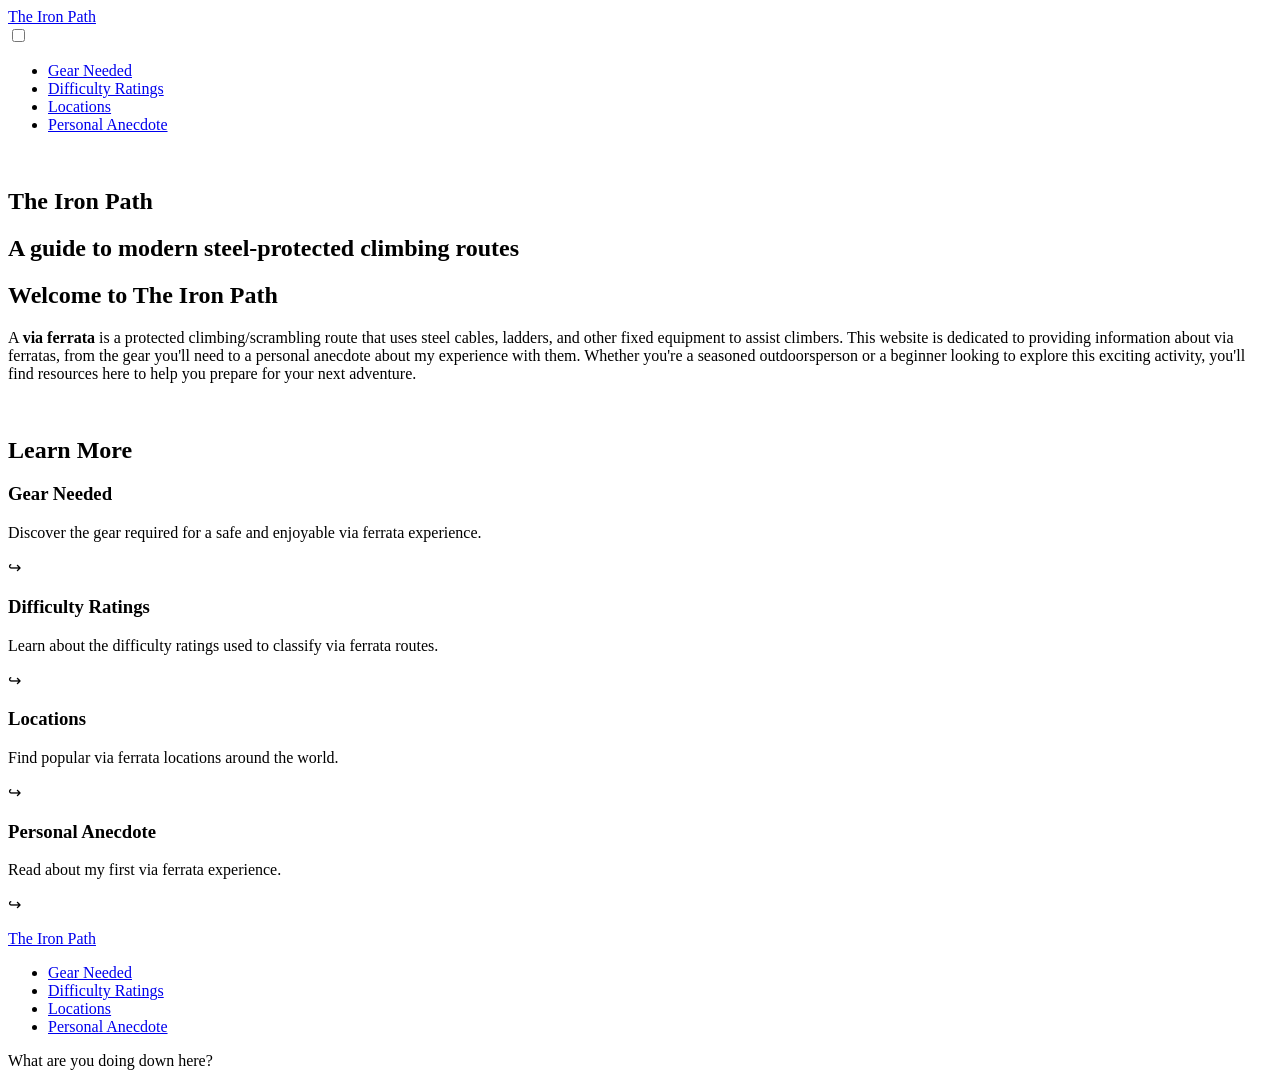
==== index.html @ f0d3628f "Changed Class names to BEM Removed unnecessary id attributes and changed all class names to BEM." ====
<!doctype html>
<html lang="en">
  <head>
    <meta charset="utf-8" />
    <meta name="viewport" content="width=device-width,initial-scale=1" />
    <title>Index</title>

    <!-- Normalize -->
    <link rel="stylesheet" href="css/normalize.css" />

    <!-- Main Stylesheet -->
    <link rel="stylesheet" href="css/main.css" />
  </head>
</html>
  <body>
    <!-- Header -->
    <header class="header">
      <!-- Home Anchor -->
      <div class="header__brand">
        <a class="header__brand__logo" href="index.html">The Iron Path</a>
      </div>

      <!-- Hamburger dropdown -->
      <nav class="header__nav" aria-label="header-menu">
        <input
          type="checkbox"
          id="hamburger-toggle"
          class="header__nav__toggle-input"
        />

        <ul class="header__nav__links header__nav__links--hamburger">
          <li><a class="header__nav__link header__nav__link--light" href="gear.html">Gear Needed</a></li>
          <li><a class="header__nav__link header__nav__link--light" href="difficulty.html">Difficulty Ratings</a></li>
          <li><a class="header__nav__link header__nav__link--light" href="locations.html">Locations</a></li>
          <li><a class="header__nav__link header__nav__link--light" href="anecdote.html">Personal Anecdote</a></li>
        </ul>

        <label for="hamburger-toggle" class="header__nav__toggle-button"></label>
      </nav>
    </header>
    <!-- End Header -->

    <!-- Main Home Content -->
    <main>
      <!-- Hero -->
      <section class="hero">
        <img src="" alt="" class="hero__background" aria-hidden="true">

        <div class="hero__text">
          <h1>The Iron Path</h1>
          <h2>A guide to modern steel-protected climbing routes</h2>
        </div>
      </section>

      <!-- Introduction -->
      <section class="introduction-home">
        <div class="introduction-home__text">
          <h2>Welcome to The Iron Path</h2>
          <p>
            A <b>via ferrata</b> is a protected climbing/scrambling route that uses steel cables, ladders, and other fixed equipment to assist climbers. This website is dedicated to providing information about via ferratas, from the gear you'll need to a personal anecdote about my experience with them. Whether you're a seasoned outdoorsperson or a beginner looking to explore this exciting activity, you'll find resources here to help you prepare for your next adventure.
          </p>
        </div>
        <div class="introduction-home__images">
          <img src="" alt="" class="introduction-home__image">
          <img src="" alt="" class="introduction-home__image">
          <img src="" alt="" class="introduction-home__image">
        </div>
      </section>

      <!-- Learn More -->
      <section class="learn-more">
        <h2>Learn More</h2>
        
        <div class="learn-more__grid">

          <div class="learn-more__tile">
            <div class="learn-more__tile__text">
              <h3>Gear Needed</h3>
              <p>Discover the gear required for a safe and enjoyable via ferrata experience.</p>
            </div>
            <div class="learn-more__tile__arrow">
              <p class="learn-more__tile__arrow__icon">&rarrhk;</p>
            </div>
          </div>

          <div class="learn-more__tile">
            <div class="learn-more__tile__text">
              <h3>Difficulty Ratings</h3>
              <p>Learn about the difficulty ratings used to classify via ferrata routes.</p>
            </div>
            <div class="learn-more__tile__arrow">
              <p class="learn-more__tile__arrow__icon">&rarrhk;</p>
            </div>
          </div>

          <div class="learn-more__tile">
            <div class="learn-more__tile__text">
              <h3>Locations</h3>
              <p>Find popular via ferrata locations around the world.</p>
            </div>
            <div class="learn-more__tile__arrow">
              <p class="learn-more__tile__arrow__icon">&rarrhk;</p>
            </div>
          </div>

          <div class="learn-more__tile">
            <div class="learn-more__tile__text">
              <h3>Personal Anecdote</h3>
              <p>Read about my first via ferrata experience.</p>
            </div>
            <div class="learn-more__tile__arrow">
              <p class="learn-more__tile__arrow__icon">&rarrhk;</p>
            </div>
          </div>

        </div>
      </section>
    </main>

    <!-- Footer -->
    <footer class="footer">
      <div class="footer__left">
        <!-- Home Anchor -->
        <div class="footer__brand">
          <a class="footer__brand__logo" href="index.html">The Iron Path</a>
        </div>
      </div>

      <div class="footer__right">
        <!-- Footer navigation -->
        <nav class="footer__nav" aria-label="footer-menu">
          <ul class="footer__nav__links">
            <li><a class="footer__nav__link footer__nav__link--light" href="gear.html">Gear Needed</a></li>
            <li><a class="footer__nav__link footer__nav__link--light" href="difficulty.html">Difficulty Ratings</a></li>
            <li><a class="footer__nav__link footer__nav__link--light" href="locations.html">Locations</a></li>
            <li><a class="footer__nav__link footer__nav__link--light" href="anecdote.html">Personal Anecdote</a></li>
          </ul>
        </nav>
      </div>

      <div class="footer__easteregg">
        <p class="footer__easteregg--text">What are you doing down here?</p>
      </div>
    </footer>
    <!-- End Footer -->
  </body>
</html>
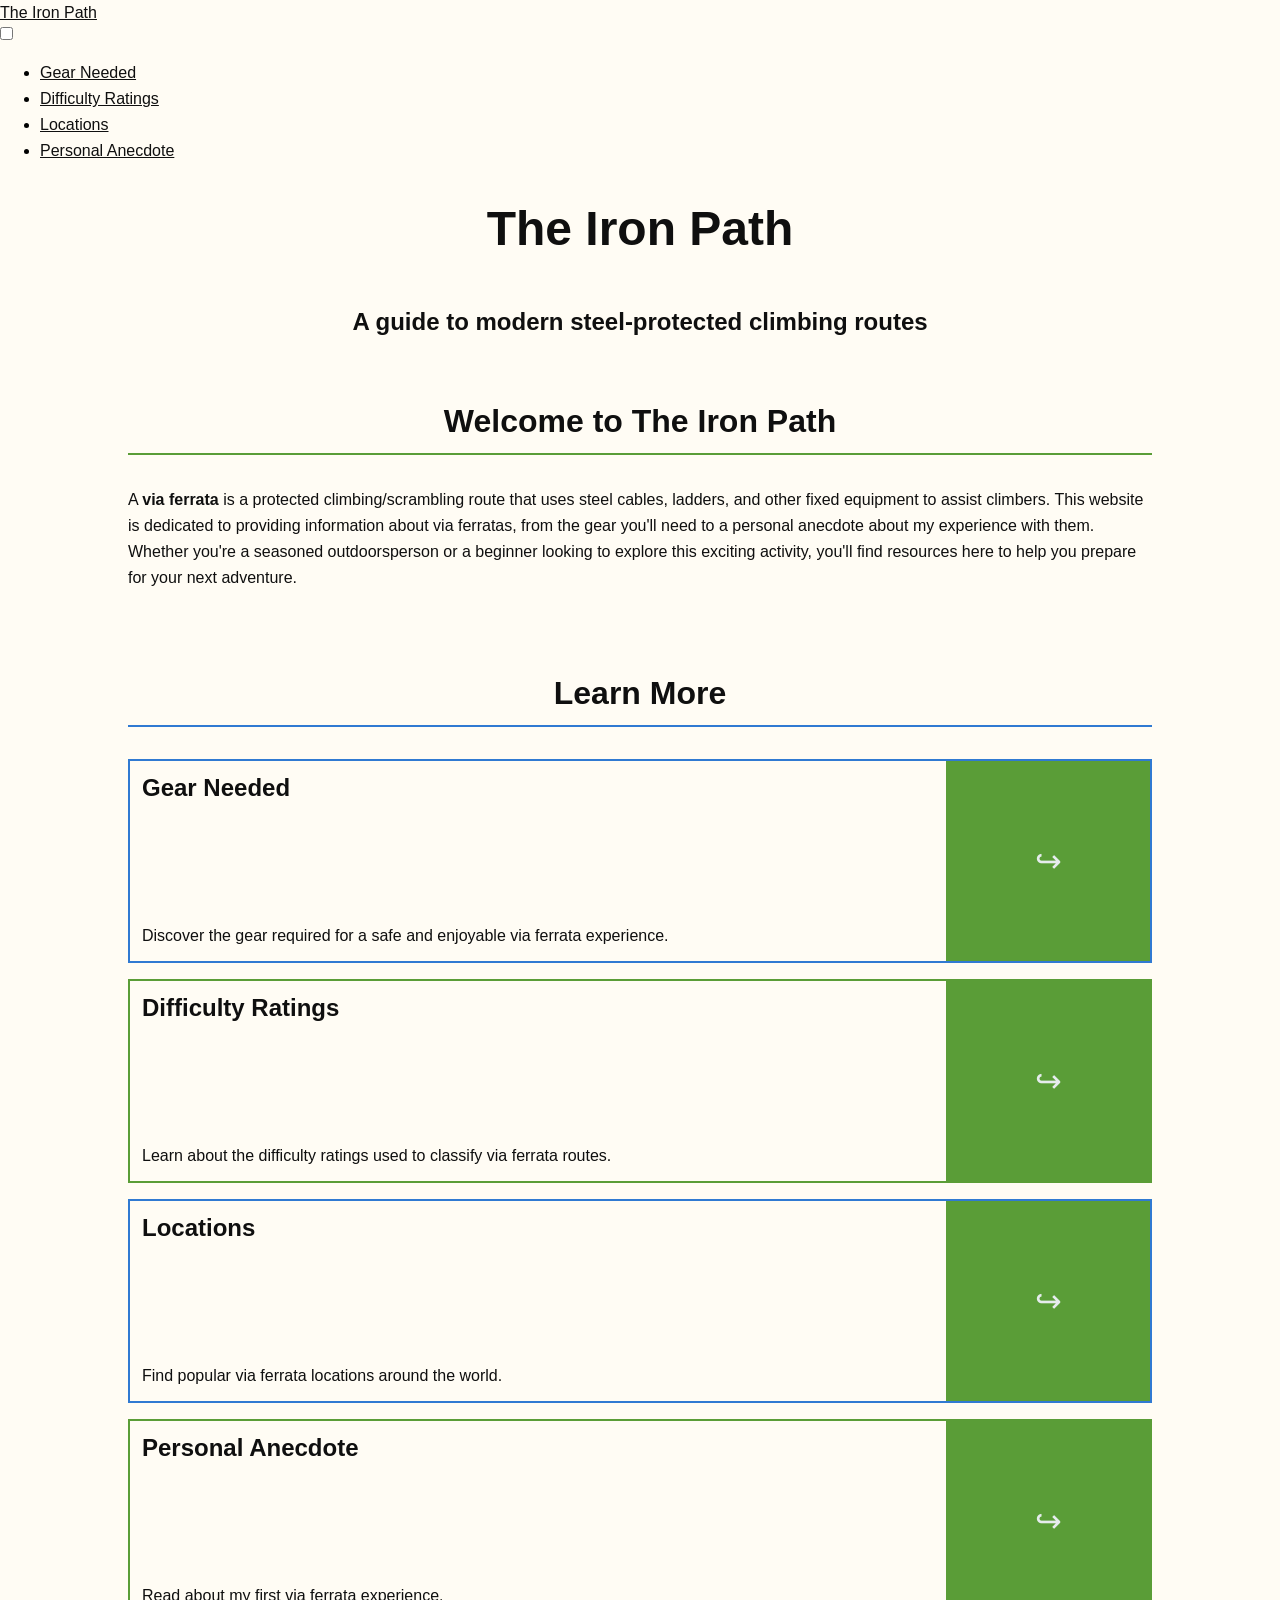
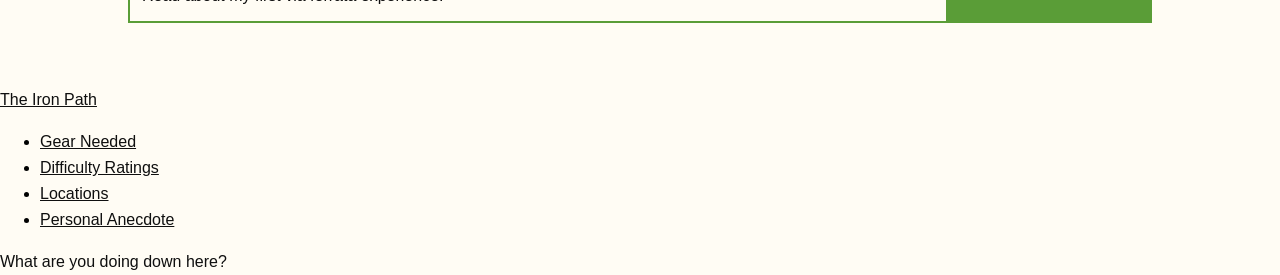
==== commit bb4efe52: "Added Initial Styling to Home Page Gave basic HTML elements (headers, sections, etc.) some spacing. " ====
--- a/index.html
+++ b/index.html
@@ -48,14 +48,14 @@
 
         <div class="hero__text">
           <h1>The Iron Path</h1>
-          <h2>A guide to modern steel-protected climbing routes</h2>
+          <h3>A guide to modern steel-protected climbing routes</h3>
         </div>
       </section>
 
       <!-- Introduction -->
       <section class="introduction-home">
         <div class="introduction-home__text">
-          <h2>Welcome to The Iron Path</h2>
+          <h2 class="underline-green">Welcome to The Iron Path</h2>
           <p>
             A <b>via ferrata</b> is a protected climbing/scrambling route that uses steel cables, ladders, and other fixed equipment to assist climbers. This website is dedicated to providing information about via ferratas, from the gear you'll need to a personal anecdote about my experience with them. Whether you're a seasoned outdoorsperson or a beginner looking to explore this exciting activity, you'll find resources here to help you prepare for your next adventure.
           </p>
@@ -69,46 +69,46 @@
 
       <!-- Learn More -->
       <section class="learn-more">
-        <h2>Learn More</h2>
+        <h2 class="underline-blue">Learn More</h2>
         
         <div class="learn-more__grid">
 
-          <div class="learn-more__tile">
+          <div class="learn-more__tile outline-blue">
             <div class="learn-more__tile__text">
               <h3>Gear Needed</h3>
               <p>Discover the gear required for a safe and enjoyable via ferrata experience.</p>
             </div>
-            <div class="learn-more__tile__arrow">
+            <div class="learn-more__tile__arrow fill-green">
               <p class="learn-more__tile__arrow__icon">&rarrhk;</p>
             </div>
           </div>
 
-          <div class="learn-more__tile">
+          <div class="learn-more__tile outline-green">
             <div class="learn-more__tile__text">
               <h3>Difficulty Ratings</h3>
               <p>Learn about the difficulty ratings used to classify via ferrata routes.</p>
             </div>
-            <div class="learn-more__tile__arrow">
+            <div class="learn-more__tile__arrow fill-green">
               <p class="learn-more__tile__arrow__icon">&rarrhk;</p>
             </div>
           </div>
 
-          <div class="learn-more__tile">
+          <div class="learn-more__tile outline-blue">
             <div class="learn-more__tile__text">
               <h3>Locations</h3>
               <p>Find popular via ferrata locations around the world.</p>
             </div>
-            <div class="learn-more__tile__arrow">
+            <div class="learn-more__tile__arrow fill-green">
               <p class="learn-more__tile__arrow__icon">&rarrhk;</p>
             </div>
           </div>
 
-          <div class="learn-more__tile">
+          <div class="learn-more__tile outline-green">
             <div class="learn-more__tile__text">
               <h3>Personal Anecdote</h3>
               <p>Read about my first via ferrata experience.</p>
             </div>
-            <div class="learn-more__tile__arrow">
+            <div class="learn-more__tile__arrow fill-green">
               <p class="learn-more__tile__arrow__icon">&rarrhk;</p>
             </div>
           </div>
--- a/css/main.css
+++ b/css/main.css
@@ -0,0 +1,253 @@
+/**/
+/**/
+/**/
+/**/
+/* ============= TABLE OF CONTENTS ============= */
+/* 01. CSS VARIABLES (COLORS, SPACING, SIZING) */
+/* 02. FONT FACES */
+/* 03. BASE STYLES (BODY, MAIN, LAYOUT) */
+/* 04. TYPOGRAPHY (HEADINGS, TEXT, LABELS) */
+/* 05. BUTTONS AND INTERACTIVE ELEMENTS */
+/* 06. HOME PAGE ELEMENTS */
+/* 07. GEAR PAGE ELEMENTS */
+/* 08. DIFFICULTY PAGE ELEMENTS */
+/* 09. LOCATIONS PAGE ELEMENTS */
+/* 10. ANECDOTE PAGE ELEMENTS */
+/* 11. HELPERS */
+/* 12. JS STATES */
+/**/
+
+/* ============= CSS VARIABLES (COLORS, SPACING, SIZING) ============= */
+:root {
+  /* COLORS */
+  --color-warm-off-white: #fffcf4;
+  --color-cool-off-white: #e6eced;
+  --color-off-black: #0f0f0f;
+  --color-dark-grey: #1a1f28;
+  --color-mid-blue-dark: #307ad2;
+  --color-mid-blue-light: #4c91e9;
+  --color-light-blue-dark: #4f91d7;
+  --color-light-blue-light: #66a0e3;
+  --color-green-dark: #5a9d37;
+  --color-green-light: #5bc755;
+  --color-grey-dark: #7c8493;
+  --color-grey-light: #9ca3af;
+
+  --color-background: var(--color-warm-off-white);
+  --color-text-primary: var(--color-off-black);
+  --color-text-secondary: var(--color-cool-off-white);
+  --color-accent-1: var(--color-mid-blue-dark);
+  --color-accent-1-light: var(--color-light-blue-dark);
+  --color-accent-2: var(--color-green-dark);
+  --color-accent-3: var(--color-grey-dark);
+
+  /* FONT FAMILIES */
+  --font-family-body: "Aleo", sans-serif;
+  --font-family-headings: "Montserrat", sans-serif;
+
+  /* FONT SIZES*/
+  --font-xsm: 0.75rem;
+  --font-sm: 0.875rem;
+  --font-med: 1rem;
+  --font-lrg: 1.25rem;
+  --font-xlrg: 1.5rem;
+  --font-2xlrg: 2rem;
+  --font-3xlrg: 2.5rem;
+
+  /* SPACING SYSTEM*/
+  --space-2xsm: 0.25rem;
+  --space-xsm: 0.5rem;
+  --space-sm: 0.75rem;
+  --space-med: 1rem;
+  --space-lrg: 1.5rem;
+  --space-xlrg: 2rem;
+  --space-2xlrg: 3rem;
+  --space-section: 4rem;
+
+  /* BORDER RADIUS (rounded corners) */
+  --radius-sm: 0.25rem;
+  --radius-med: 0.5rem;
+  --radius-lrg: 0.75rem;
+  --radius-xlrg: 1rem;
+
+  /* BORDER WIDTHS */
+  --border-thin: 1px;
+  --border-med: 2px;
+  --border-thick: 3px;
+
+  /* COMPONENT SIZING */
+  --layout-max-width: 80vw;
+  --width-nav-min: 128px;
+  --width-hamburger-min: 200px;
+  --learn-more__tile-min-height: 200px;
+}
+
+/* ============= FONT FACES ============= */
+@font-face {
+  font-family: "Aleo";
+  src: url("../fonts/Aleo/Aleo-VariableFont_wght.ttf") format("truetype");
+  font-weight: 100 900;
+}
+
+@font-face {
+  font-family: "Montserrat";
+  src: url("../fonts/Montserrat/Montserrat-VariableFont_wght.ttf")
+    format("truetype");
+  font-weight: 100 900;
+}
+
+/* ============= BASE STYLES (BODY, MAIN, LAYOUT) ============= */
+body {
+  margin: 0;
+  padding: 0;
+
+  background-color: var(--color-background);
+
+  transition: background-color 0.25s ease-in-out;
+}
+
+main {
+  max-width: var(--layout-max-width);
+  margin: 0 auto;
+}
+
+section {
+  margin-bottom: var(--space-section);
+}
+
+/* ============= TYPOGRAPHY (HEADINGS, TEXT, LABELS) ============= */
+p,
+a,
+label {
+  font-family: var(--font-family-body);
+  font-size: var(--font-med);
+  font-weight: 400;
+  line-height: 1.625rem;
+
+  color: var(--color-text-primary);
+}
+
+h1,
+h2,
+h3,
+h4,
+h5,
+h6 {
+  font-family: var(--font-family-headings);
+  line-height: 1.25;
+  text-align: center;
+
+  color: var(--color-text-primary);
+}
+
+h1 {
+  font-size: 3rem;
+  margin-bottom: var(--space-2xlrg);
+}
+
+h2 {
+  font-size: 2rem;
+  margin-bottom: var(--space-xlrg);
+  padding-bottom: var(--space-sm);
+}
+
+h3 {
+  font-size: 1.5rem;
+  margin-bottom: var(--space-sm);
+}
+
+p {
+  margin-bottom: 0;
+}
+
+.underline-green {
+  border-bottom: var(--border-med) solid var(--color-accent-2);
+}
+.underline-blue {
+  border-bottom: var(--border-med) solid var(--color-accent-1);
+}
+
+.learn-more__tile__arrow__icon {
+  font-size: var(--font-2xlrg);
+  color: var(--color-text-secondary);
+}
+
+/* ============= BUTTONS AND INTERACTIVE ELEMENTS ============= */
+
+/* ============= HOME PAGE ELEMENTS ============= */
+
+/* Learn More Tiles */
+.learn-more__grid {
+  display: grid;
+  grid-template-rows: repeat(4, auto);
+  gap: var(--space-med);
+}
+
+.learn-more__tile {
+  display: grid;
+  grid-template-columns: 80% 20%;
+  border-style: solid;
+  border-width: var(--border-med);
+  min-height: var(--learn-more__tile-min-height);
+}
+
+.learn-more__tile__text {
+  display: flex;
+  flex-direction: column;
+  justify-content: space-between;
+  padding: var(--space-sm);
+
+  h3 {
+    text-align: left;
+  }
+}
+
+.learn-more__tile__arrow {
+  display: flex;
+  align-items: center;
+  justify-content: center;
+}
+
+/* ============= GEAR PAGE ELEMENTS ============= */
+
+/* ============= DIFFICULTY PAGE ELEMENTS ============= */
+
+/* ============= LOCATIONS PAGE ELEMENTS ============= */
+
+/* ============= ANECDOTE PAGE ELEMENTS ============= */
+
+/* ============= HELPERS ============= */
+.fill-dark-blue {
+  background-color: var(--color-accent-1);
+}
+
+.fill-light-blue {
+  background-color: var(--color-accent-1-light);
+}
+
+.fill-green {
+  background-color: var(--color-accent-2);
+}
+
+.fill-grey {
+  background-color: var(--color-accent-3);
+}
+
+.outline-blue {
+  border-color: var(--color-accent-1);
+}
+
+.outline-green {
+  border-color: var(--color-accent-2);
+}
+
+/* ============= JS STATES ============= */
+.darkmode {
+  --color-background: var(--color-dark-grey);
+  --color-text-primary: var(--color-cool-off-white);
+  --color-text-secondary: var(--color-off-black);
+  --color-accent-1: var(--color-mid-blue-dark);
+  --color-accent-1-light: var(--color-light-blue-dark);
+  --color-accent-2: var(--color-green-dark);
+  --color-accent-3: var(--color-grey-dark);
+}
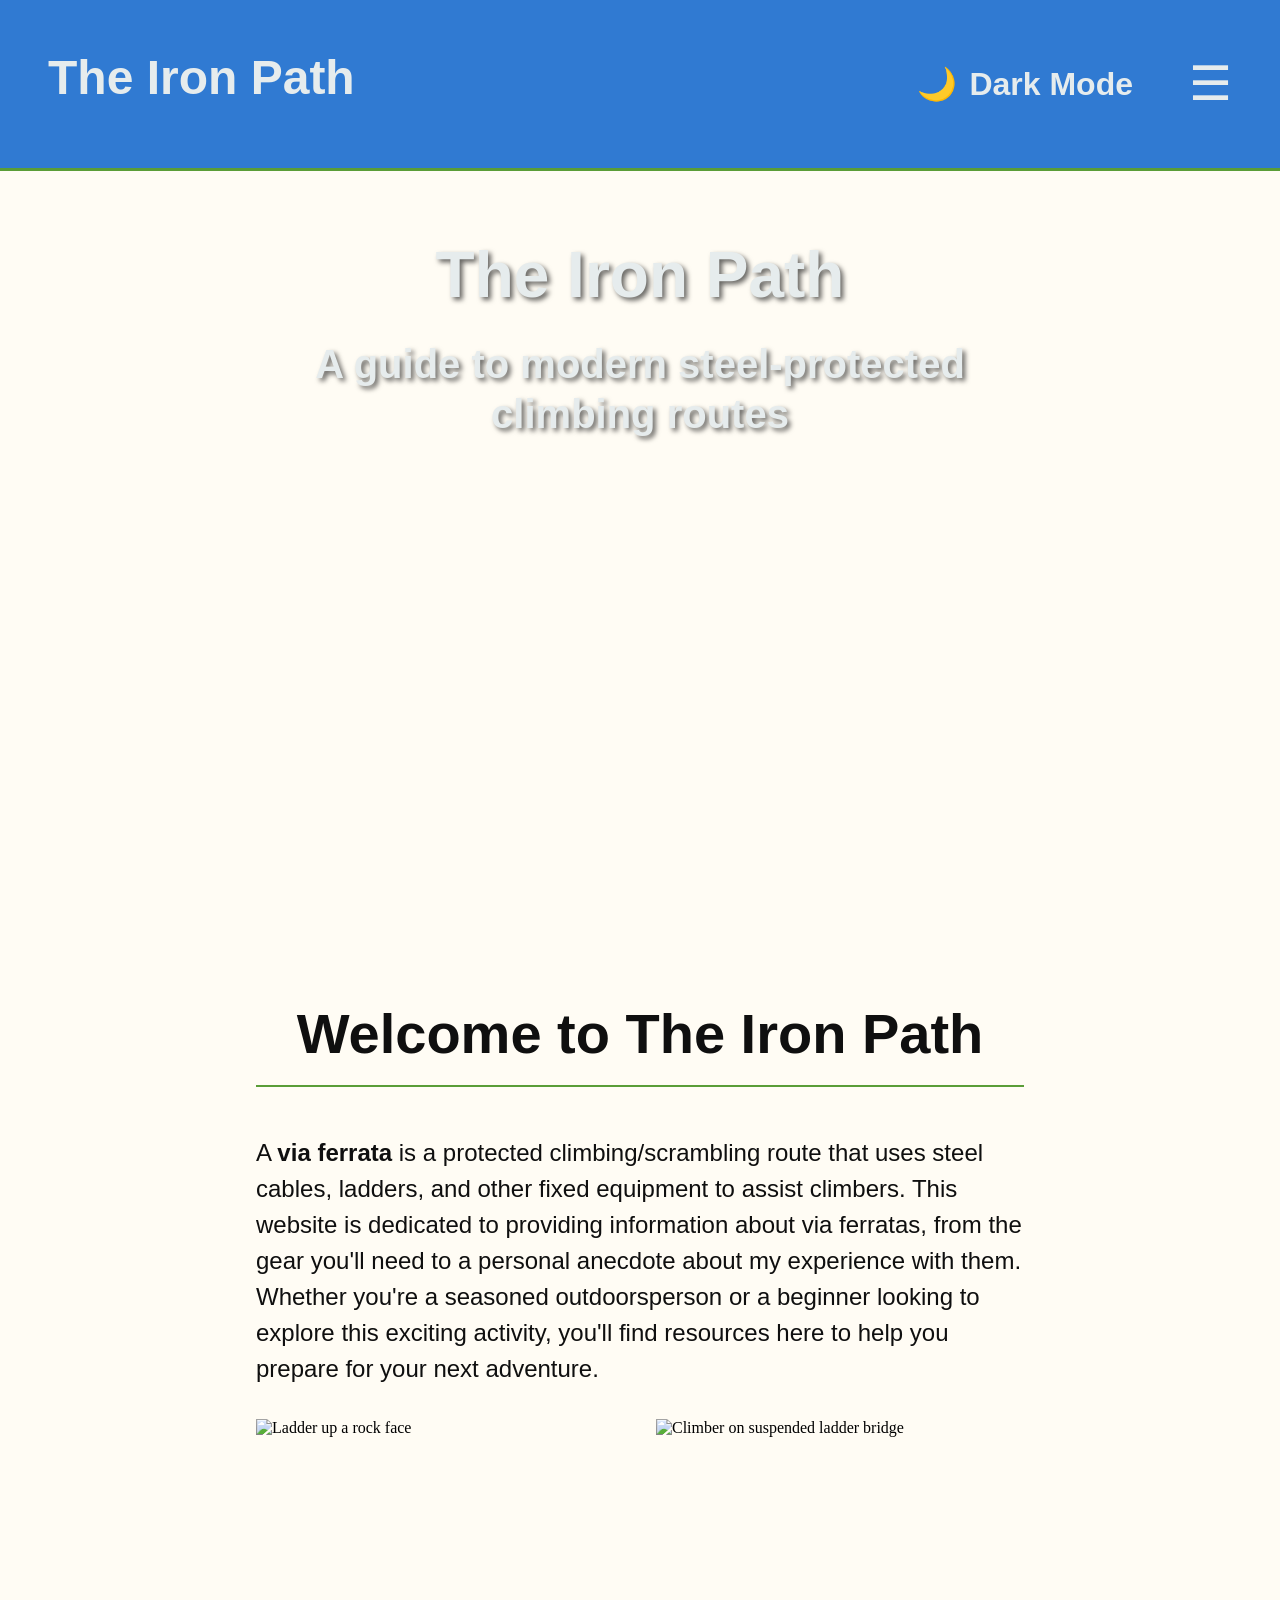
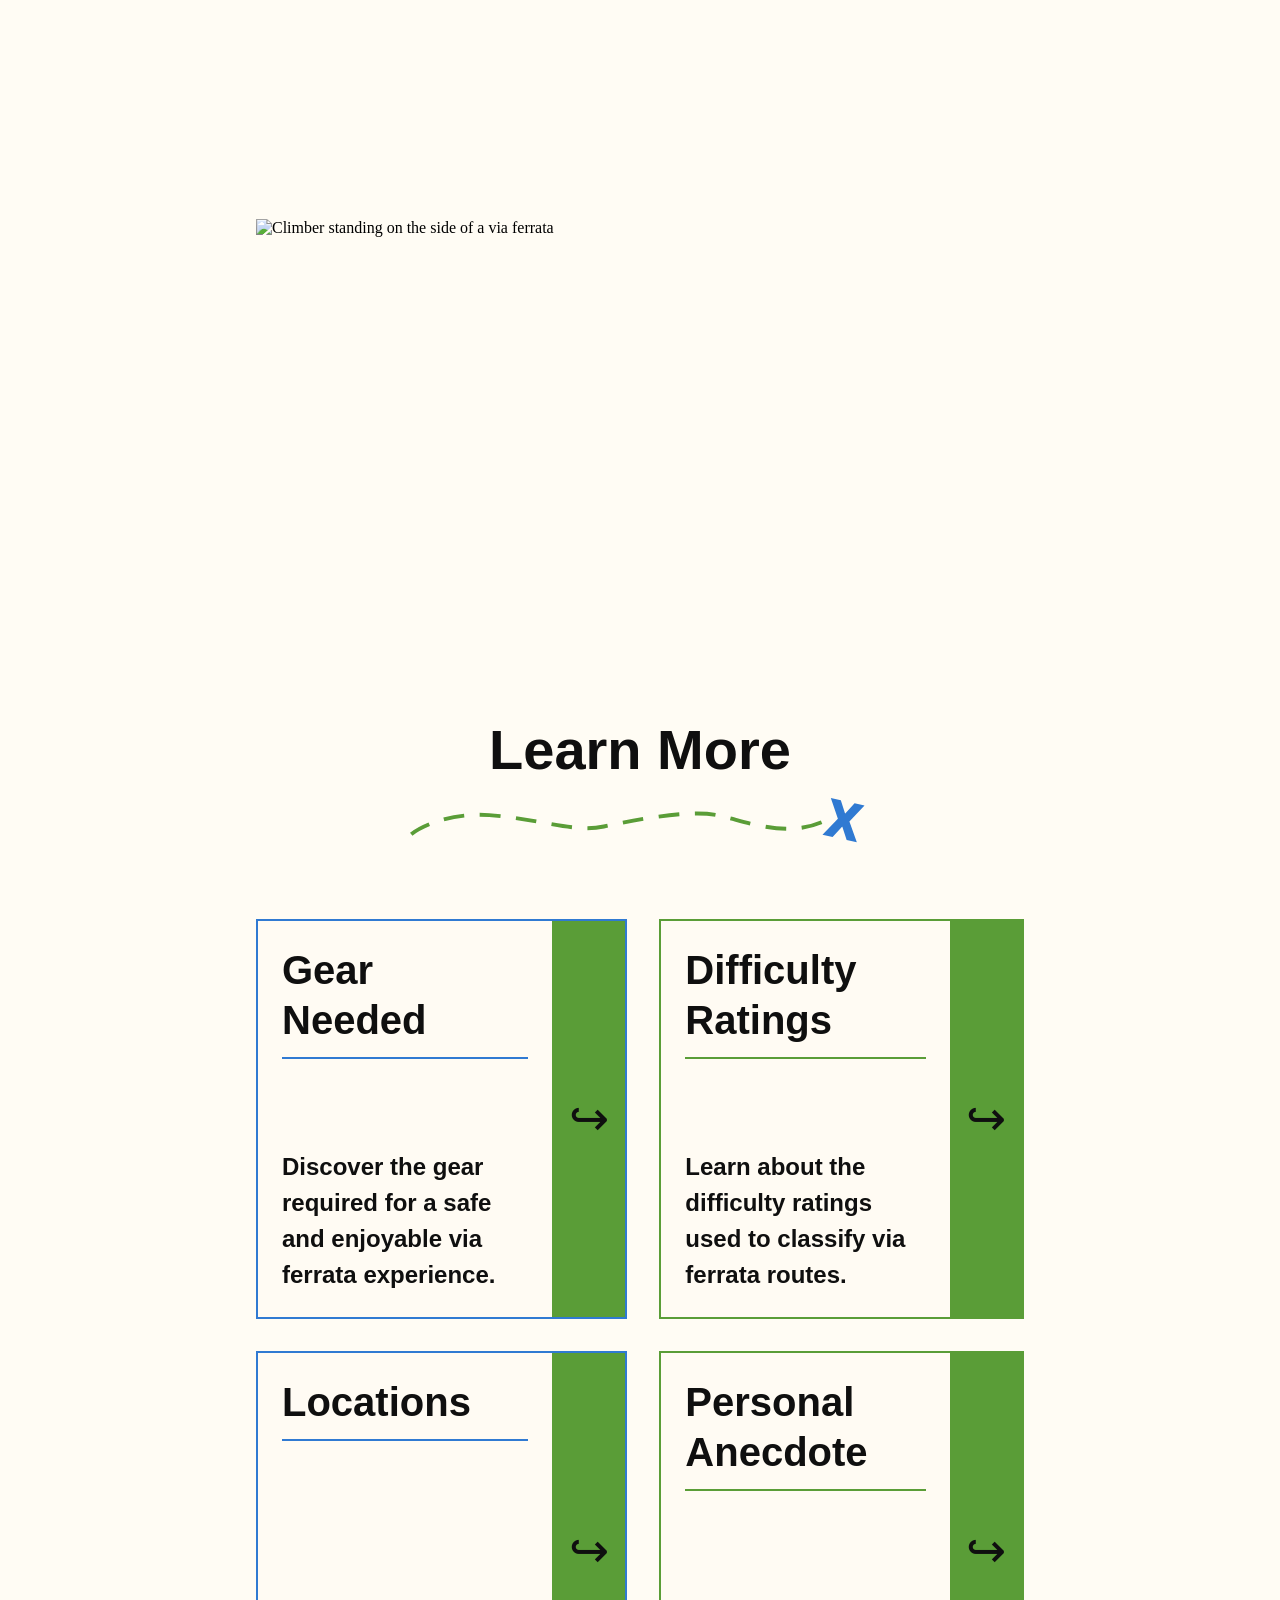
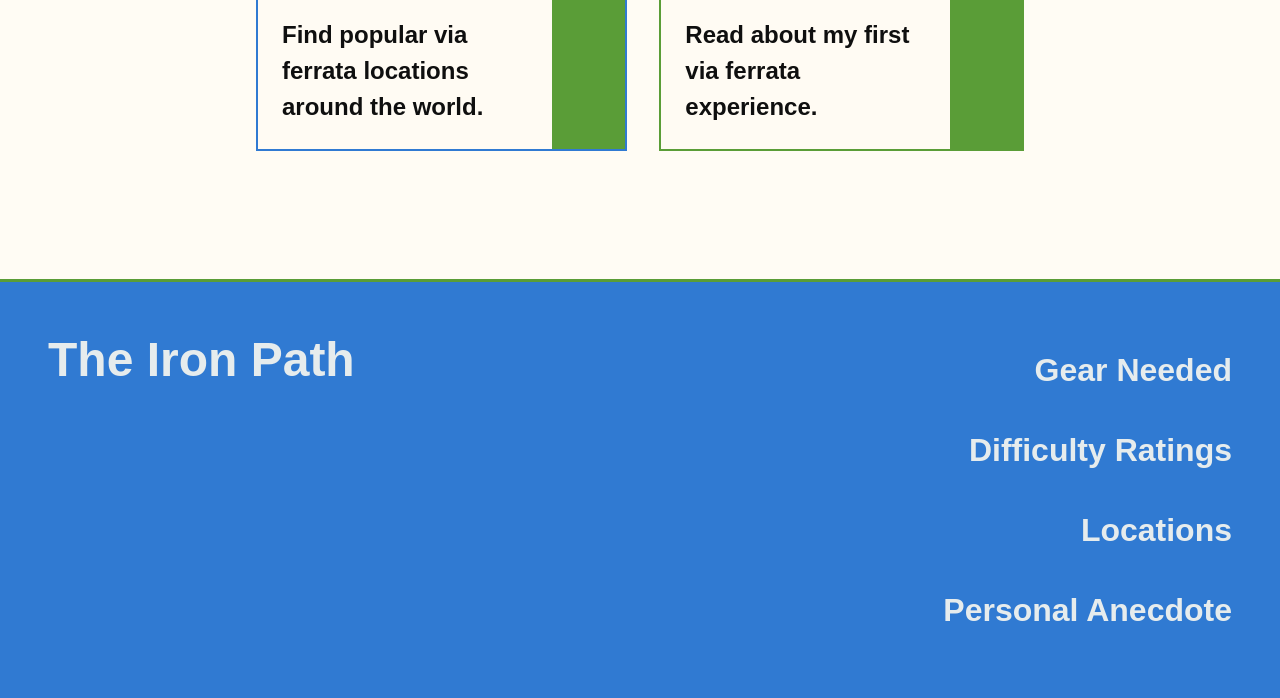
==== commit d2ad56d6: "Added Light/Dark Mode Toggle and Small Tweaks Added a toggle in the header that changes the page fro" ====
--- a/index.html
+++ b/index.html
@@ -22,95 +22,99 @@
 
       <!-- Hamburger dropdown -->
       <nav class="header__nav" aria-label="header-menu">
+        <button id="dark-mode-toggle" class="header__theme-toggle" aria-label="Toggle dark mode">
+          <span id="toggle-icon" class="header__theme-toggle__icon">🌙</span>
+          <span id="toggle-text" class="header__theme-toggle__text">Dark Mode</span>
+        </button>
+
         <input
           type="checkbox"
           id="hamburger-toggle"
           class="header__nav__toggle-input"
         />
+        <label for="hamburger-toggle" class="header__nav__toggle-button"></label>
 
-        <ul class="header__nav__links header__nav__links--hamburger">
-          <li><a class="header__nav__link header__nav__link--light" href="gear.html">Gear Needed</a></li>
-          <li><a class="header__nav__link header__nav__link--light" href="difficulty.html">Difficulty Ratings</a></li>
-          <li><a class="header__nav__link header__nav__link--light" href="locations.html">Locations</a></li>
-          <li><a class="header__nav__link header__nav__link--light" href="anecdote.html">Personal Anecdote</a></li>
+        <ul class="header__nav__links nav__links">
+          <li><a class="header__nav__link nav__link" href="gear.html">Gear Needed</a></li>
+          <li><a class="header__nav__link nav__link" href="difficulty.html">Difficulty Ratings</a></li>
+          <li><a class="header__nav__link nav__link" href="locations.html">Locations</a></li>
+          <li><a class="header__nav__link nav__link" href="anecdote.html">Personal Anecdote</a></li>
         </ul>
-
-        <label for="hamburger-toggle" class="header__nav__toggle-button"></label>
       </nav>
     </header>
     <!-- End Header -->
 
+    <!-- Hero -->
+    <section class="hero full-bleed">
+      <div class="hero__text">
+        <h1>The Iron Path</h1>
+        <h3>A guide to modern steel-protected climbing routes</h3>
+      </div>
+    </section>
+
     <!-- Main Home Content -->
     <main>
-      <!-- Hero -->
-      <section class="hero">
-        <img src="" alt="" class="hero__background" aria-hidden="true">
-
-        <div class="hero__text">
-          <h1>The Iron Path</h1>
-          <h3>A guide to modern steel-protected climbing routes</h3>
-        </div>
-      </section>
-
       <!-- Introduction -->
       <section class="introduction-home">
-        <div class="introduction-home__text">
-          <h2 class="underline-green">Welcome to The Iron Path</h2>
-          <p>
-            A <b>via ferrata</b> is a protected climbing/scrambling route that uses steel cables, ladders, and other fixed equipment to assist climbers. This website is dedicated to providing information about via ferratas, from the gear you'll need to a personal anecdote about my experience with them. Whether you're a seasoned outdoorsperson or a beginner looking to explore this exciting activity, you'll find resources here to help you prepare for your next adventure.
-          </p>
-        </div>
-        <div class="introduction-home__images">
-          <img src="" alt="" class="introduction-home__image">
-          <img src="" alt="" class="introduction-home__image">
-          <img src="" alt="" class="introduction-home__image">
+        <h2 class="underline-green introduction-home__heading">Welcome to The Iron Path</h2>
+        <div class="introduction-home__content">
+          <div class="introduction-home__text">
+            <p>
+              A <b>via ferrata</b> is a protected climbing/scrambling route that uses steel cables, ladders, and other fixed equipment to assist climbers. This website is dedicated to providing information about via ferratas, from the gear you'll need to a personal anecdote about my experience with them. Whether you're a seasoned outdoorsperson or a beginner looking to explore this exciting activity, you'll find resources here to help you prepare for your next adventure.
+            </p>
+          </div>
+          <div class="introduction-home__square-images">
+            <img src="images/index/intro-square1-mobile.webp" alt="Ladder up a rock face" class="introduction-home__image introduction-home__image--square">
+            <img src="images/index/intro-square2-mobile.webp" alt="Climber standing on the side of a via ferrata" class="introduction-home__image introduction-home__image--square">
+          </div>
+          <img src="images/index/intro-tall-mobile.webp" alt="Climber on suspended ladder bridge" class="introduction-home__image introduction-home__image--tall">
         </div>
       </section>
 
       <!-- Learn More -->
       <section class="learn-more">
-        <h2 class="underline-blue">Learn More</h2>
-        
+        <h2>Learn More</h2>
+        <img src="images/index/trail-accent.svg" alt="Dotted line trail leading to an X" class="trail-accent">
         <div class="learn-more__grid">
 
-          <div class="learn-more__tile outline-blue">
+          <div class="learn-more__tile learn-more__tile--gear outline-blue">
             <div class="learn-more__tile__text">
-              <h3>Gear Needed</h3>
+              <h3 class="underline-blue">Gear Needed</h3>
               <p>Discover the gear required for a safe and enjoyable via ferrata experience.</p>
             </div>
-            <div class="learn-more__tile__arrow fill-green">
-              <p class="learn-more__tile__arrow__icon">&rarrhk;</p>
-            </div>
+            <a class="learn-more__tile__arrow fill-green" href="gear.html">
+              <p class="learn-more__tile__arrow__icon">&rarrhk;&#xfe0e;</p>
+            </a>
           </div>
 
-          <div class="learn-more__tile outline-green">
+          <div class="learn-more__tile learn-more__tile--difficulty outline-green">
             <div class="learn-more__tile__text">
-              <h3>Difficulty Ratings</h3>
+              <h3 class="underline-green">Difficulty Ratings</h3>
               <p>Learn about the difficulty ratings used to classify via ferrata routes.</p>
             </div>
-            <div class="learn-more__tile__arrow fill-green">
-              <p class="learn-more__tile__arrow__icon">&rarrhk;</p>
-            </div>
+            <a class="learn-more__tile__arrow fill-green" href="difficulty.html">
+              <p class="learn-more__tile__arrow__icon">&rarrhk;&#xfe0e;</p>
+            </a>
           </div>
 
-          <div class="learn-more__tile outline-blue">
+          <div class="learn-more__tile learn-more__tile--locations outline-blue">
             <div class="learn-more__tile__text">
-              <h3>Locations</h3>
+              <h3 class="underline-blue">Locations</h3>
               <p>Find popular via ferrata locations around the world.</p>
             </div>
-            <div class="learn-more__tile__arrow fill-green">
-              <p class="learn-more__tile__arrow__icon">&rarrhk;</p>
-            </div>
+            <a class="learn-more__tile__arrow fill-green" href="locations.html">
+              <p class="learn-more__tile__arrow__icon">&rarrhk;&#xfe0e;</p>
+            </a>
           </div>
 
-          <div class="learn-more__tile outline-green">
+          <div class="learn-more__tile learn-more__tile--anecdote outline-green">
             <div class="learn-more__tile__text">
-              <h3>Personal Anecdote</h3>
+              <h3 class="underline-green">Personal Anecdote</h3>
               <p>Read about my first via ferrata experience.</p>
             </div>
-            <div class="learn-more__tile__arrow fill-green">
-              <p class="learn-more__tile__arrow__icon">&rarrhk;</p>
-            </div>
+            <a class="learn-more__tile__arrow fill-green" href="anecdote.html">
+              <p class="learn-more__tile__arrow__icon">&rarrhk;&#xfe0e;</p>
+            </a>
           </div>
 
         </div>
@@ -129,19 +133,16 @@
       <div class="footer__right">
         <!-- Footer navigation -->
         <nav class="footer__nav" aria-label="footer-menu">
-          <ul class="footer__nav__links">
-            <li><a class="footer__nav__link footer__nav__link--light" href="gear.html">Gear Needed</a></li>
-            <li><a class="footer__nav__link footer__nav__link--light" href="difficulty.html">Difficulty Ratings</a></li>
-            <li><a class="footer__nav__link footer__nav__link--light" href="locations.html">Locations</a></li>
-            <li><a class="footer__nav__link footer__nav__link--light" href="anecdote.html">Personal Anecdote</a></li>
+          <ul class="footer__nav__links nav__links">
+            <li><a class="footer__nav__link nav__link" href="gear.html">Gear Needed</a></li>
+            <li><a class="footer__nav__link nav__link" href="difficulty.html">Difficulty Ratings</a></li>
+            <li><a class="footer__nav__link nav__link" href="locations.html">Locations</a></li>
+            <li><a class="footer__nav__link nav__link" href="anecdote.html">Personal Anecdote</a></li>
           </ul>
         </nav>
-      </div>
-
-      <div class="footer__easteregg">
-        <p class="footer__easteregg--text">What are you doing down here?</p>
       </div>
     </footer>
     <!-- End Footer -->
   </body>
+  <script src="main.js"></script>
 </html>
--- a/css/main.css
+++ b/css/main.css
@@ -8,13 +8,14 @@
 /* 03. BASE STYLES (BODY, MAIN, LAYOUT) */
 /* 04. TYPOGRAPHY (HEADINGS, TEXT, LABELS) */
 /* 05. BUTTONS AND INTERACTIVE ELEMENTS */
-/* 06. HOME PAGE ELEMENTS */
-/* 07. GEAR PAGE ELEMENTS */
-/* 08. DIFFICULTY PAGE ELEMENTS */
-/* 09. LOCATIONS PAGE ELEMENTS */
-/* 10. ANECDOTE PAGE ELEMENTS */
-/* 11. HELPERS */
-/* 12. JS STATES */
+/* 06. HEADER AND FOOTER */
+/* 07. HOME PAGE ELEMENTS */
+/* 08. GEAR PAGE ELEMENTS */
+/* 09. DIFFICULTY PAGE ELEMENTS */
+/* 10. LOCATIONS PAGE ELEMENTS */
+/* 11. ANECDOTE PAGE ELEMENTS */
+/* 12. HELPERS */
+/* 13. JS STATES */
 /**/
 
 /* ============= CSS VARIABLES (COLORS, SPACING, SIZING) ============= */
@@ -32,14 +33,19 @@
   --color-green-light: #5bc755;
   --color-grey-dark: #7c8493;
   --color-grey-light: #9ca3af;
+  --color-light-grey-dark: #d4d9e4;
+  --color-light-grey-light: #cbd1dd;
 
   --color-background: var(--color-warm-off-white);
-  --color-text-primary: var(--color-off-black);
-  --color-text-secondary: var(--color-cool-off-white);
+  --text-on-page: var(--color-off-black);
+  --text-on-header: var(--color-cool-off-white);
+  --text-on-card: var(--color-off-black);
+  --text-light: var(--color-cool-off-white);
   --color-accent-1: var(--color-mid-blue-dark);
   --color-accent-1-light: var(--color-light-blue-dark);
   --color-accent-2: var(--color-green-dark);
   --color-accent-3: var(--color-grey-dark);
+  --color-accent-3-light: var(--color-light-grey-dark);
 
   /* FONT FAMILIES */
   --font-family-body: "Aleo", sans-serif;
@@ -53,6 +59,13 @@
   --font-xlrg: 1.5rem;
   --font-2xlrg: 2rem;
   --font-3xlrg: 2.5rem;
+  --font-line-height: 1.625;
+
+  /* HEADING SIZES*/
+  --heading-3: 1.5rem;
+  --heading-2: 2rem;
+  --heading-1: 3rem;
+  --heading-line-height: 1.25;
 
   /* SPACING SYSTEM*/
   --space-2xsm: 0.25rem;
@@ -62,7 +75,7 @@
   --space-lrg: 1.5rem;
   --space-xlrg: 2rem;
   --space-2xlrg: 3rem;
-  --space-section: 4rem;
+  --space-section: 4.5rem;
 
   /* BORDER RADIUS (rounded corners) */
   --radius-sm: 0.25rem;
@@ -76,10 +89,92 @@
   --border-thick: 3px;
 
   /* COMPONENT SIZING */
-  --layout-max-width: 80vw;
-  --width-nav-min: 128px;
-  --width-hamburger-min: 200px;
-  --learn-more__tile-min-height: 200px;
+  --layout-width: 80vw;
+  --layout-max-width: 400px;
+  --hero-text-maxwidth: 400px;
+  --hero-height: 570px;
+  --learn-more__tile-min-height: 280px;
+}
+
+@media (min-width: 768px) {
+  :root {
+    /* FONT SIZES*/
+    --font-xsm: 0.875rem;
+    --font-sm: 1rem;
+    --font-med: 1.25rem;
+    --font-lrg: 1.5rem;
+    --font-xlrg: 2rem;
+    --font-2xlrg: 2.5rem;
+    --font-3xlrg: 3rem;
+    --font-line-height: 1.5;
+
+    /* HEADING SIZES*/
+    --heading-3: 2rem;
+    --heading-2: 2.75rem;
+    --heading-1: 3.5rem;
+    --heading-line-height: 1.25;
+
+    /* SPACING SYSTEM*/
+    --space-2xsm: 0.5rem;
+    --space-xsm: 0.75rem;
+    --space-sm: 1rem;
+    --space-med: 1.5rem;
+    --space-lrg: 2rem;
+    --space-xlrg: 3rem;
+    --space-2xlrg: 4rem;
+    --space-section: 6rem;
+
+    /* BORDER RADIUS (rounded corners) */
+
+    /* BORDER WIDTHS */
+
+    /* COMPONENT SIZING */
+    --layout-width: 75vw;
+    --layout-max-width: 700px;
+    --hero-text-maxwidth: 600px;
+    --hero-height: 620px;
+  }
+}
+
+@media (min-width: 1200px) {
+  :root {
+    /* FONT SIZES*/
+    --font-xsm: 1rem;
+    --font-sm: 1.25rem;
+    --font-med: 1.5rem;
+    --font-lrg: 2rem;
+    --font-xlrg: 2.5rem;
+    --font-2xlrg: 3rem;
+    --font-3xlrg: 4rem;
+    --font-line-height: 1.5;
+
+    /* HEADING SIZES*/
+    --heading-3: 2.5rem;
+    --heading-2: 3.5rem;
+    --heading-1: 4rem;
+    --heading-line-height: 1.25;
+
+    /* SPACING SYSTEM*/
+    --space-2xsm: 0.75rem;
+    --space-xsm: 1rem;
+    --space-sm: 1.5rem;
+    --space-med: 2rem;
+    --space-lrg: 3rem;
+    --space-xlrg: 4rem;
+    --space-2xlrg: 5rem;
+    --space-section: 8rem;
+
+    /* BORDER RADIUS (rounded corners) */
+
+    /* BORDER WIDTHS */
+
+    /* COMPONENT SIZING */
+    --layout-width: 60vw;
+    --layout-max-width: 1100px;
+    --hero-text-maxwidth: 700px;
+    --hero-height: 700px;
+    --learn-more__tile-min-height: 400px;
+  }
 }
 
 /* ============= FONT FACES ============= */
@@ -97,16 +192,25 @@
 }
 
 /* ============= BASE STYLES (BODY, MAIN, LAYOUT) ============= */
+*,
+*::before,
+*::after {
+  box-sizing: border-box;
+}
+
 body {
   margin: 0;
   padding: 0;
 
+  overflow-x: hidden;
+
   background-color: var(--color-background);
 
   transition: background-color 0.25s ease-in-out;
 }
 
 main {
+  width: var(--layout-width);
   max-width: var(--layout-max-width);
   margin: 0 auto;
 }
@@ -122,9 +226,17 @@
   font-family: var(--font-family-body);
   font-size: var(--font-med);
   font-weight: 400;
-  line-height: 1.625rem;
-
-  color: var(--color-text-primary);
+  line-height: var(--font-line-height);
+
+  color: var(--text-on-page);
+}
+
+p {
+  max-width: 700px;
+}
+
+a {
+  text-decoration: none;
 }
 
 h1,
@@ -134,32 +246,54 @@
 h5,
 h6 {
   font-family: var(--font-family-headings);
-  line-height: 1.25;
+  line-height: var(--heading-line-height);
   text-align: center;
 
-  color: var(--color-text-primary);
+  color: var(--text-on-page);
 }
 
 h1 {
-  font-size: 3rem;
+  font-size: var(--heading-1);
+  margin-top: var(--space-section);
   margin-bottom: var(--space-2xlrg);
 }
 
 h2 {
-  font-size: 2rem;
+  font-size: var(--heading-2);
   margin-bottom: var(--space-xlrg);
-  padding-bottom: var(--space-sm);
+  padding-bottom: var(--space-xsm);
 }
 
 h3 {
-  font-size: 1.5rem;
+  font-size: var(--heading-3);
   margin-bottom: var(--space-sm);
+  padding-bottom: var(--space-2xsm);
 }
 
 p {
   margin-bottom: 0;
 }
 
+.header__brand__logo,
+.footer__brand__logo {
+  font-size: var(--font-2xlrg);
+  line-height: 1.25;
+  font-weight: 900;
+  text-decoration: none;
+}
+
+.header__brand__logo,
+.footer__nav__link {
+  white-space: nowrap;
+}
+
+.footer__nav__link,
+.header__nav__link,
+.header__theme-toggle__text {
+  font-weight: 600;
+  font-size: var(--font-lrg);
+}
+
 .underline-green {
   border-bottom: var(--border-med) solid var(--color-accent-2);
 }
@@ -169,18 +303,320 @@
 
 .learn-more__tile__arrow__icon {
   font-size: var(--font-2xlrg);
-  color: var(--color-text-secondary);
+  color: var(--text-on-card);
+}
+
+@media (min-width: 768px) {
+  h2 {
+    margin-bottom: var(--space-lrg);
+  }
+}
+
+@media (min-width: 1600px) {
+  .footer__nav__link,
+  .header__nav__link,
+  .header__theme-toggle__text {
+    font-weight: 500;
+    font-size: var(--font-med);
+  }
 }
 
 /* ============= BUTTONS AND INTERACTIVE ELEMENTS ============= */
 
+/* ============= HEADER AND FOOTER ============= */
+
+header,
+footer {
+  background-color: var(--color-accent-1);
+
+  a,
+  li,
+  p {
+    color: var(--text-on-header);
+  }
+
+  li {
+    text-align: right;
+    list-style: none;
+  }
+
+  a {
+    text-decoration: none;
+  }
+}
+
+header {
+  display: flex;
+  flex-direction: row;
+  justify-content: space-between;
+  height: fit-content;
+  padding: var(--space-lrg);
+  position: relative;
+
+  border-bottom: var(--border-thick) solid var(--color-accent-2);
+}
+
+/* Theme Toggle Button */
+.header__theme-toggle {
+  background: none;
+  border: var(--border-thin) solid var(--color-accent1-light);
+  cursor: pointer;
+  display: flex;
+  align-items: center;
+  gap: var(--space-2xsm);
+  padding: var(--space-xsm) var(--space-sm);
+  color: var(--text-on-header);
+  font-size: var(--font-lrg);
+  font-family: var(--font-family-body);
+  transition:
+    transform 0.2s ease,
+    opacity 0.2s ease;
+  margin-right: var(--space-med);
+}
+
+.header__theme-toggle__icon {
+  font-size: var(--font-lrg);
+  display: inline-block;
+}
+
+.header__theme-toggle__text {
+  white-space: nowrap;
+}
+
+@media (max-width: 500px) {
+  .header__theme-toggle__text {
+    display: none;
+  }
+
+  .header__theme-toggle {
+    margin-right: var(--space-xsm);
+  }
+}
+
+@media (max-width: 370px) {
+  .header__theme-toggle {
+    margin-right: 0;
+  }
+}
+
+.header__nav__toggle-input {
+  display: none;
+}
+
+.header__nav__toggle-button {
+  cursor: pointer;
+  font-size: var(--font-2xlrg);
+  color: var(--text-on-header);
+}
+
+.header__nav__toggle-button::before {
+  content: "☰";
+}
+
+.header__nav__toggle-input:checked + .header__nav__toggle-button::before {
+  content: "✕";
+}
+
+.header__nav__links {
+  position: absolute;
+  z-index: 1000;
+  top: 100%;
+  right: 0;
+
+  margin: 0;
+
+  background-color: var(--color-accent-1);
+
+  padding: var(--space-xlrg) var(--space-lrg) var(--space-xlrg)
+    var(--space-2xlrg);
+
+  opacity: 0;
+  visibility: hidden;
+  pointer-events: none;
+
+  transition: 0.25s ease;
+}
+
+.header__nav__toggle-input:checked ~ .header__nav__links {
+  opacity: 1;
+  visibility: visible;
+  pointer-events: auto;
+}
+
+.header__nav {
+  width: 100%;
+  display: flex;
+  justify-content: flex-end;
+  align-items: center;
+}
+
+footer {
+  display: flex;
+  justify-content: space-between;
+  height: fit-content;
+  padding: var(--space-lrg);
+
+  border-top: var(--border-thick) solid var(--color-accent-2);
+}
+
+.footer__nav__links,
+.header__nav__links {
+  display: flex;
+  flex-direction: column;
+  gap: var(--space-med);
+}
+
+@media (min-width: 1600px) {
+  /* Hide hamburger icon */
+  .header__nav__toggle-button {
+    display: none;
+  }
+
+  /* Turn dropdown menu into normal inline nav */
+  .header__nav__links {
+    position: static;
+    opacity: 1;
+    visibility: visible;
+    pointer-events: auto;
+
+    background: none;
+    padding: 0;
+
+    flex-direction: row;
+    gap: var(--space-lrg);
+  }
+}
+
 /* ============= HOME PAGE ELEMENTS ============= */
 
-/* Learn More Tiles */
+/* Hero Section */
+.hero {
+  position: relative;
+  z-index: 100;
+
+  background-image: url(../images/index/hero-mobile.webp);
+  background-size: cover;
+  background-position: center;
+  background-repeat: no-repeat;
+
+  width: 100vw;
+  min-height: var(--hero-height);
+
+  display: flex;
+  justify-content: center;
+
+  padding: var(--space-xlrg) var(--space-med);
+}
+
+.hero__text {
+  max-width: var(--hero-text-maxwidth);
+
+  text-shadow: 3px 3px 5px rgba(0, 0, 0, 0.6);
+
+  h1,
+  h3 {
+    color: var(--text-light);
+  }
+
+  h1 {
+    margin-top: 0;
+    margin-bottom: var(--space-sm);
+  }
+}
+
+/* Introduction Images */
+.introduction-home__content {
+  display: grid;
+  grid-template-columns: 1fr 1fr;
+  grid-template-rows: auto auto;
+  gap: var(--space-med);
+  align-items: start;
+}
+
+.introduction-home__text {
+  grid-column: 1 / span 2;
+
+  p {
+    max-width: none;
+  }
+}
+
+.introduction-home__square-images {
+  grid-column: 1;
+  grid-row: 2;
+
+  display: grid;
+  grid-template-rows: 1fr 1fr;
+  gap: var(--space-med);
+}
+
+.introduction-home__image--tall {
+  grid-column: 2;
+  grid-row: 2;
+  align-self: stretch;
+}
+
+.introduction-home__image {
+  width: 100%;
+  display: block;
+  object-fit: cover;
+  object-position: center;
+}
+
+.introduction-home__image--square {
+  aspect-ratio: 1 / 1;
+}
+
+@media (min-width: 1600px) {
+  .introduction-home__content {
+    display: grid;
+    grid-template-columns: 2fr 1fr;
+    grid-template-rows: 1fr auto;
+    gap: var(--space-xlrg);
+  }
+
+  .introduction-home__text {
+    grid-column: 1;
+    grid-row: 1;
+  }
+
+  .introduction-home__square-images {
+    grid-column: 1;
+    grid-row: 2;
+
+    display: grid;
+    grid-template-columns: 1fr 1fr;
+    grid-template-rows: 1fr;
+    gap: var(--space-med);
+  }
+
+  .introduction-home__image--tall {
+    grid-column: 2;
+    grid-row: 1 / span 2;
+  }
+}
+
+/* Learn More */
+.learn-more {
+  display: flex;
+  flex-direction: column;
+  align-items: center;
+
+  h2 {
+    margin-bottom: 0;
+    padding-bottom: 0;
+  }
+}
+
+.trail-accent {
+  margin-bottom: var(--space-xlrg);
+  width: 80%;
+}
+
 .learn-more__grid {
   display: grid;
   grid-template-rows: repeat(4, auto);
-  gap: var(--space-med);
+  gap: var(--space-xlrg);
 }
 
 .learn-more__tile {
@@ -189,6 +625,18 @@
   border-style: solid;
   border-width: var(--border-med);
   min-height: var(--learn-more__tile-min-height);
+
+  position: relative;
+  background-size: cover;
+  background-position: center;
+  background-repeat: no-repeat;
+}
+
+.learn-more__tile::before {
+  content: "";
+  position: absolute;
+  inset: 0;
+  background: rgba(255, 252, 244, 0.6);
 }
 
 .learn-more__tile__text {
@@ -196,9 +644,17 @@
   flex-direction: column;
   justify-content: space-between;
   padding: var(--space-sm);
+  position: relative;
+  z-index: 1;
 
   h3 {
     text-align: left;
+    color: var(--text-on-card);
+  }
+
+  p {
+    font-weight: 700;
+    color: var(--text-on-card);
   }
 }
 
@@ -206,17 +662,382 @@
   display: flex;
   align-items: center;
   justify-content: center;
+  position: relative;
+  z-index: 1;
+}
+
+.learn-more__tile--gear {
+  background-image: url(../images/index/tile-gear-mobile.webp);
+}
+
+.learn-more__tile--difficulty {
+  background-image: url(../images/index/tile-difficulty-mobile.webp);
+}
+
+.learn-more__tile--locations {
+  background-image: url(../images/index/tile-locations-mobile.webp);
+}
+
+.learn-more__tile--anecdote {
+  background-image: url(../images/index/tile-anecdote-mobile.webp);
+}
+
+@media (min-width: 768px) {
+  .trail-accent {
+    width: 60%;
+  }
+
+  .learn-more__grid {
+    grid-template-rows: repeat(2, auto);
+    grid-template-columns: repeat(2, auto);
+    gap: var(--space-med);
+  }
+
+  .learn-more__tile__text {
+    p {
+      font-size: var(--font-sm);
+    }
+  }
+}
+
+@media (min-width: 1200px) {
+  .learn-more__tile__text {
+    p {
+      font-size: var(--font-med);
+    }
+  }
 }
 
 /* ============= GEAR PAGE ELEMENTS ============= */
+.introduction-gear {
+  display: flex;
+  flex-direction: column;
+  align-items: center;
+}
+
+.gear-list {
+  display: flex;
+  flex-direction: column;
+  gap: var(--space-section);
+}
+
+.gear-list__item {
+  display: flex;
+  flex-direction: column;
+  gap: var(--space-lrg);
+
+  h2 {
+    width: 100%;
+    text-align: left;
+    margin-bottom: var(--space-xsm);
+  }
+}
+
+.gear-list__item__media {
+  display: flex;
+  flex-direction: column;
+  align-items: center;
+  gap: var(--space-lrg);
+}
+
+.gear-list__item__media__image {
+  width: 80%;
+  border-width: var(--border-med);
+  border-style: solid;
+}
+
+.gear-list__item__cost {
+  display: flex;
+  flex-direction: column;
+  align-items: center;
+
+  h3 {
+    width: fit-content;
+  }
+}
+
+.gear-list__item__cost__container {
+  display: grid;
+  grid-template-columns: repeat(2, 1fr);
+  gap: var(--space-lrg);
+}
+
+.gear-list__item__cost__tile {
+  display: flex;
+  flex-direction: column;
+  padding: var(--space-med) var(--space-lrg);
+  background-color: var(--color-accent-3-light);
+
+  p {
+    text-align: center;
+    font-weight: 600;
+    color: var(--text-on-card);
+  }
+}
+
+.gear-list__item__price {
+  font-size: var(--font-3xlrg);
+  text-align: center;
+}
+
+@media (min-width: 768px) {
+  .gear-list__item__media {
+    display: grid;
+    grid-template-columns: 5fr 4fr;
+  }
+
+  .gear-list__item__media__text {
+    grid-column: 1;
+    grid-row: 1;
+  }
+
+  .gear-list__item__media__image {
+    grid-column: 2;
+    grid-row: 1;
+    width: 100%;
+  }
+}
+
+@media (min-width: 1200px) {
+  .gear-list__item {
+    gap: var(--space-med);
+  }
+}
 
 /* ============= DIFFICULTY PAGE ELEMENTS ============= */
+.introduction-difficulty {
+  display: flex;
+  flex-direction: column;
+  align-items: center;
+}
+
+.difficulty-scale {
+  display: flex;
+  flex-direction: column;
+  gap: var(--space-section);
+}
+
+.difficulty-scale__level {
+  display: flex;
+  flex-direction: column;
+  align-items: center;
+  gap: var(--space-lrg);
+}
+
+.difficulty-scale__level__heading {
+  display: flex;
+  align-items: center;
+  gap: var(--space-lrg);
+  width: 100%;
+
+  h2 {
+    width: 100%;
+    text-align: left;
+    margin-bottom: 0;
+  }
+}
+
+.difficulty-scale__level__heading__letter-tile {
+  display: flex;
+  flex-direction: column;
+  align-items: center;
+  padding: var(--space-xsm) var(--space-sm);
+  background-color: var(--color-accent-1);
+
+  h3 {
+    margin-bottom: var(--space-2xsm);
+    padding: 0;
+    color: var(--text-light);
+  }
+}
+
+.difficulty-scale__level__heading__letter {
+  background-color: var(--color-accent-1-light);
+
+  h2 {
+    font-size: var(--font-3xlrg);
+    height: fit-content;
+    padding: var(--space-2xsm) var(--space-lrg);
+    font-weight: 800;
+    color: var(--text-light);
+  }
+}
+
+.difficulty-scale__level__content {
+  display: grid;
+  grid-template-rows: auto auto;
+  gap: var(--space-lrg);
+}
+
+.difficulty-scale__level__image {
+  width: 100%;
+  border-width: var(--border-med);
+  border-style: solid;
+}
+
+@media (min-width: 768px) {
+  .difficulty-scale__level__content {
+    grid-template-rows: 1fr;
+    grid-template-columns: 1fr 1fr;
+    align-items: center;
+  }
+}
+
+@media (min-width: 1200px) {
+  .difficulty-scale__level {
+    gap: var(--space-med);
+  }
+
+  .difficulty-scale__level__heading__letter-tile {
+    padding: var(--space-2xsm) var(--space-xsm);
+
+    h3 {
+      margin-bottom: 0;
+    }
+  }
+}
 
 /* ============= LOCATIONS PAGE ELEMENTS ============= */
 
+.locations {
+  display: flex;
+  flex-direction: column;
+  gap: var(--space-section);
+}
+
+.introduction-locations {
+  display: flex;
+  flex-direction: column;
+  align-items: center;
+}
+
+.introduction-locations__image {
+  margin-bottom: var(--space-lrg);
+  width: 80%;
+  border-width: var(--border-thick);
+  border-style: solid;
+}
+
+.locations__item {
+  display: flex;
+  flex-direction: column;
+  gap: var(--space-lrg);
+
+  h2 {
+    margin-bottom: 0;
+  }
+}
+
+.locations__item__content {
+  display: flex;
+  flex-direction: column;
+  gap: var(--space-lrg);
+  align-items: center;
+}
+
+.locations__item__content__image {
+  width: 100%;
+  border-width: var(--border-med);
+  border-style: solid;
+}
+
+.locations__item__content__text {
+  width: fit-content;
+  text-align: left;
+}
+
+@media (min-width: 1200px) {
+  .locations__item__content {
+    gap: var(--space-med);
+  }
+
+  .locations__item__content__image {
+    width: 80%;
+  }
+}
+
+@media (min-width: 1600px) {
+  .locations__item__content {
+    display: grid;
+    grid-template-columns: 1fr 1fr;
+  }
+
+  .locations__item__content__image {
+    width: 100%;
+  }
+}
+
 /* ============= ANECDOTE PAGE ELEMENTS ============= */
 
+.anecdote {
+  display: flex;
+  flex-direction: column;
+  gap: var(--space-xlrg);
+  align-items: center;
+}
+
+.introduction-anecdote {
+  display: flex;
+  flex-direction: column;
+  align-items: center;
+}
+
+.anecdote__section {
+  display: flex;
+  flex-direction: column;
+  align-items: center;
+}
+
+.introduction-anecdote {
+  padding-bottom: var(--space-xlrg);
+  border-bottom: var(--border-med) solid var(--color-accent-3-light);
+  margin-bottom: var(--space-xlrg);
+}
+
+.introduction-anecdote__image,
+.anecdote__section__image {
+  width: 100%;
+  margin-bottom: var(--space-xlrg);
+}
+
+@media (min-width: 768px) {
+  .anecdote__section__image {
+    max-width: 80%;
+  }
+}
+
+@media (min-width: 1200px) {
+  .anecdote {
+    gap: var(--space-2xlrg);
+  }
+
+  .anecdote__section__image {
+    margin-bottom: 0;
+    max-width: 100%;
+  }
+
+  .anecdote__section {
+    display: grid;
+    grid-template-columns: 1fr 1fr;
+    justify-items: center;
+    gap: var(--space-lrg);
+  }
+
+  .anecdote__section-2 {
+    p {
+      grid-column: 1;
+      grid-row: 1;
+    }
+
+    .anecdote__section__image {
+      grid-column: 2;
+      grid-row: 1;
+    }
+  }
+}
+
 /* ============= HELPERS ============= */
+
 .fill-dark-blue {
   background-color: var(--color-accent-1);
 }
@@ -242,12 +1063,12 @@
 }
 
 /* ============= JS STATES ============= */
-.darkmode {
+body.darkmode {
   --color-background: var(--color-dark-grey);
-  --color-text-primary: var(--color-cool-off-white);
-  --color-text-secondary: var(--color-off-black);
-  --color-accent-1: var(--color-mid-blue-dark);
-  --color-accent-1-light: var(--color-light-blue-dark);
-  --color-accent-2: var(--color-green-dark);
-  --color-accent-3: var(--color-grey-dark);
-}
+  --text-on-page: var(--color-cool-off-white);
+  --color-accent-1: var(--color-mid-blue-light);
+  --color-accent-1-light: var(--color-light-blue-light);
+  --color-accent-2: var(--color-green-light);
+  --color-accent-3: var(--color-grey-light);
+  --color-accent-3-light: var(--color-light-grey-light);
+}
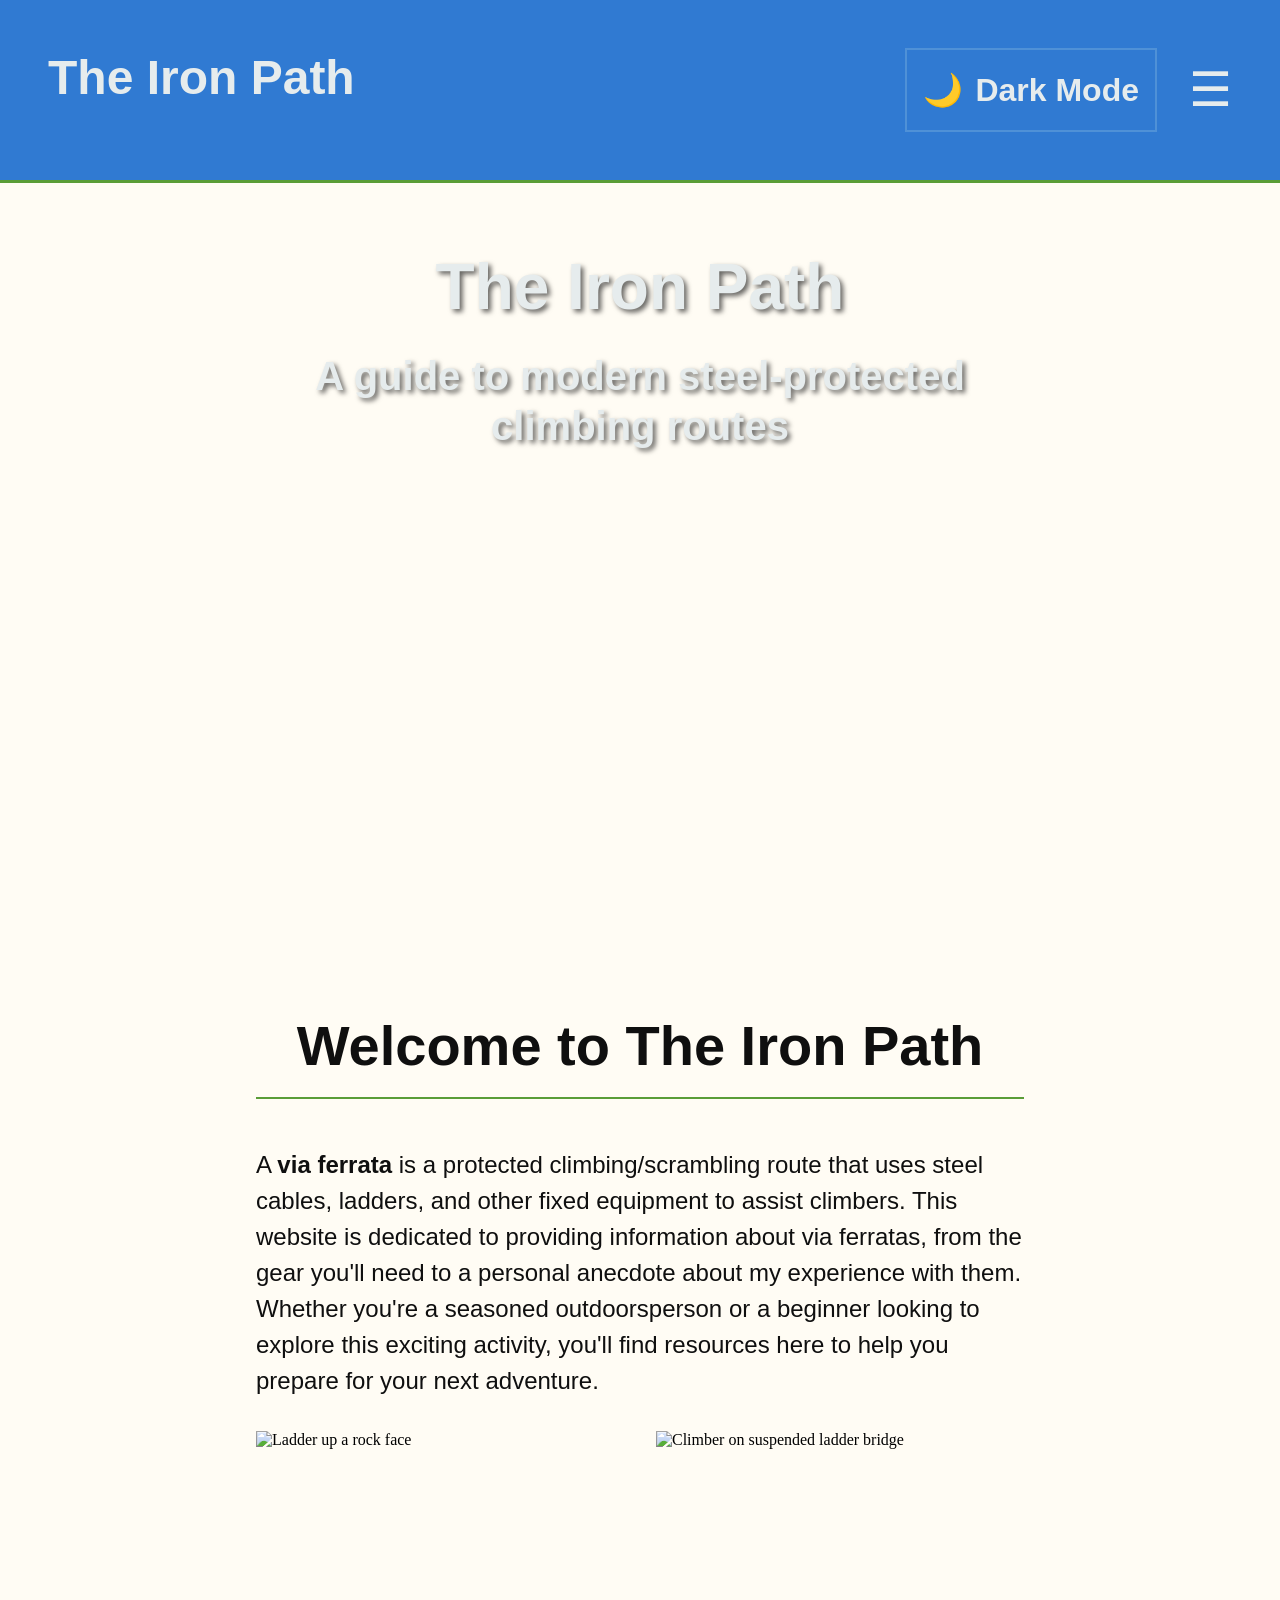
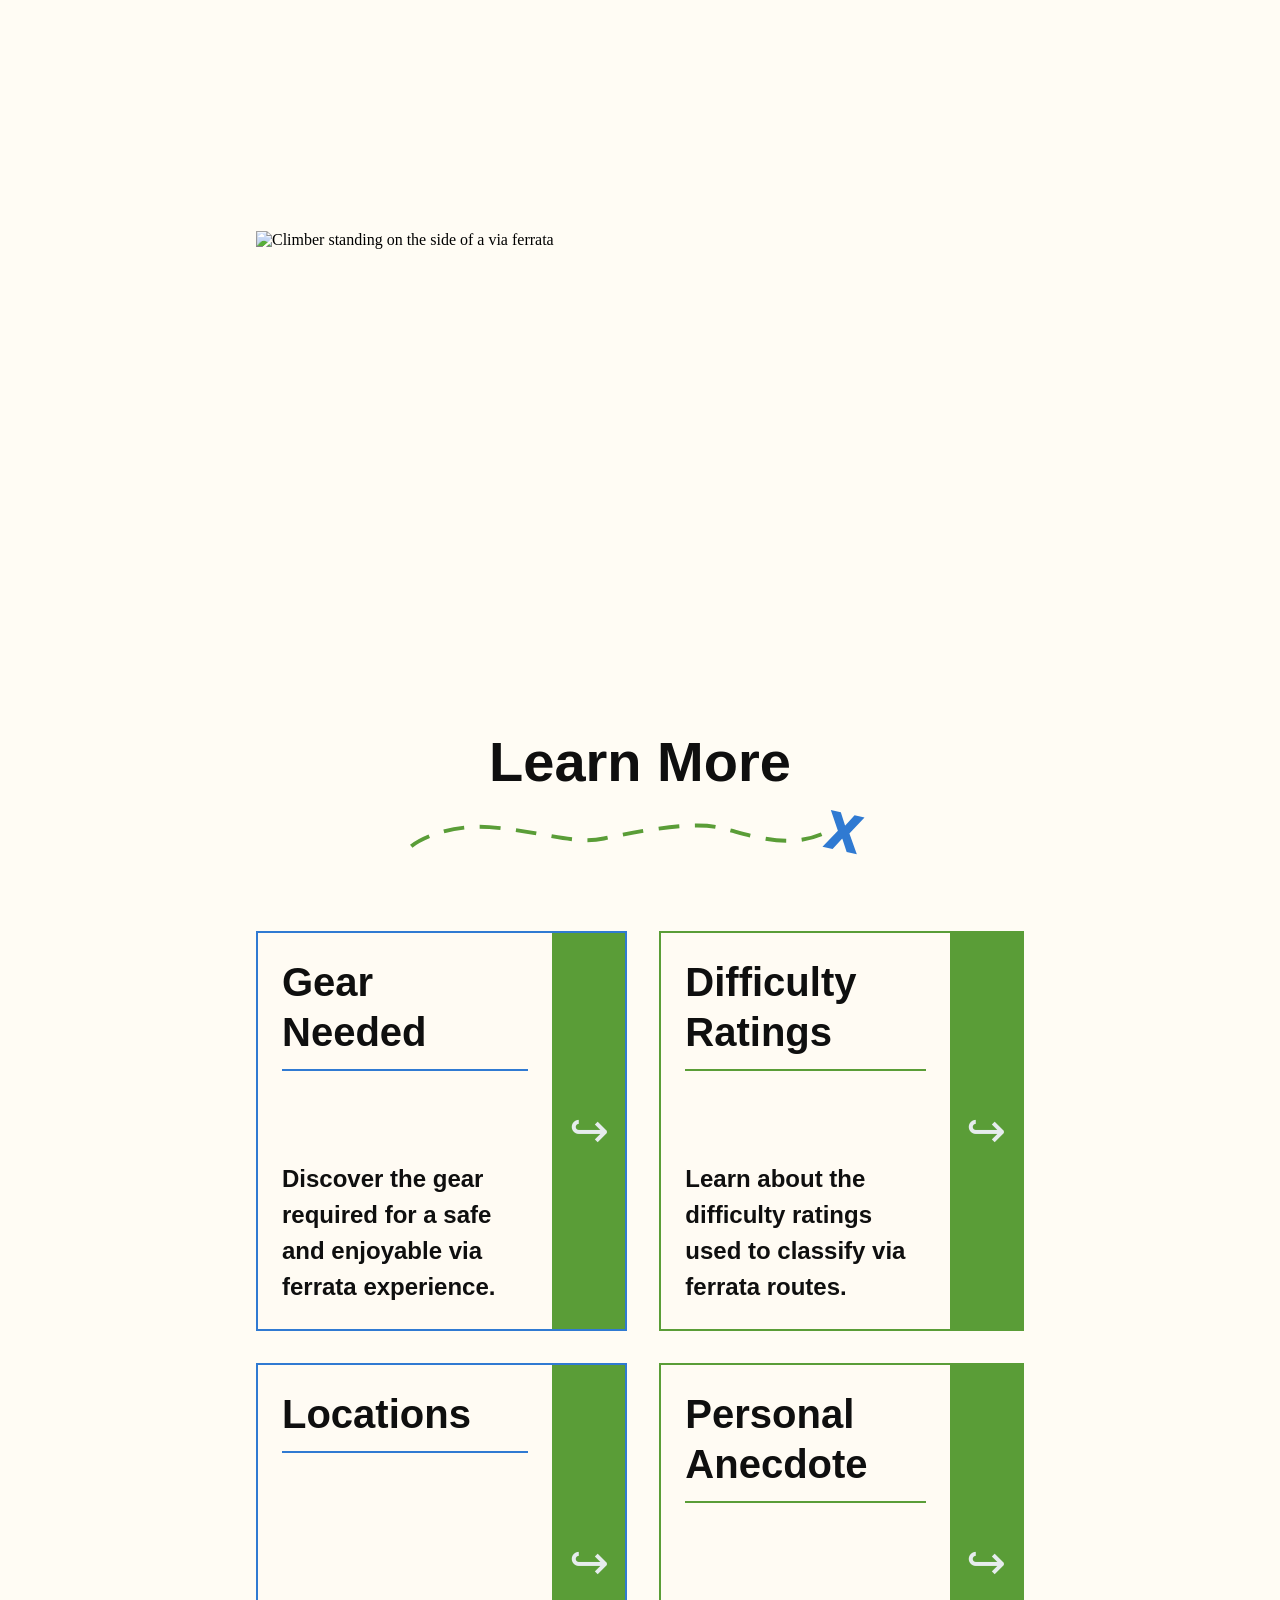
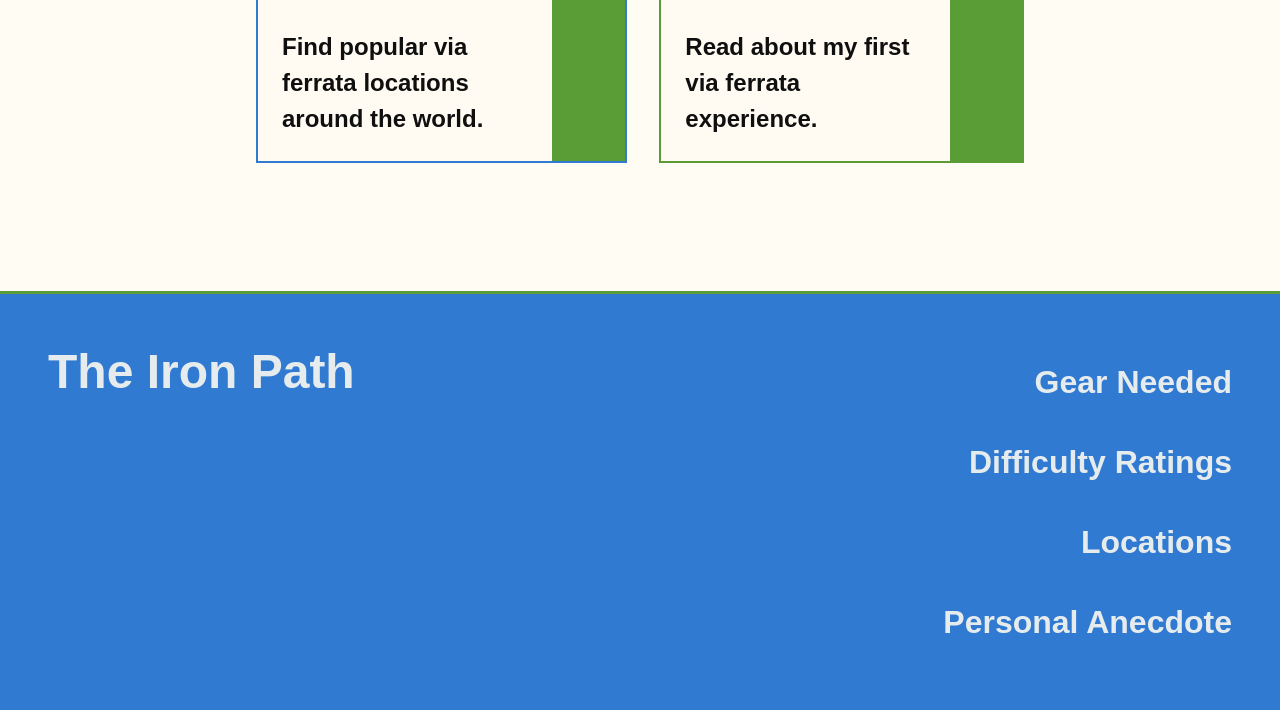
==== commit 5c08b265: "Bugfixing (h3 Errors, Dark/Light Mode FOUC Removal) Changed improper uses of h3 to avoid errors. Mov" ====
--- a/index.html
+++ b/index.html
@@ -10,8 +10,10 @@
 
     <!-- Main Stylesheet -->
     <link rel="stylesheet" href="css/main.css" />
+
+    <!-- Dark/Light Mode Preload-->
+    <script src="preload.js"></script>
   </head>
-</html>
   <body>
     <!-- Header -->
     <header class="header">
@@ -22,82 +24,144 @@
 
       <!-- Hamburger dropdown -->
       <nav class="header__nav" aria-label="header-menu">
-        <button id="dark-mode-toggle" class="header__theme-toggle" aria-label="Toggle dark mode">
-          <span id="toggle-icon" class="header__theme-toggle__icon">🌙</span>
-          <span id="toggle-text" class="header__theme-toggle__text">Dark Mode</span>
-        </button>
+        <input
+          type="checkbox"
+          id="theme-toggle"
+          class="theme-toggle__input"
+          aria-label="Toggle dark mode"
+        />
+        <label for="theme-toggle" class="header__theme-toggle">
+          <span class="header__theme-toggle__icon"></span>
+          <span class="header__theme-toggle__text"></span>
+        </label>
 
         <input
           type="checkbox"
           id="hamburger-toggle"
           class="header__nav__toggle-input"
         />
-        <label for="hamburger-toggle" class="header__nav__toggle-button"></label>
+        <label
+          for="hamburger-toggle"
+          class="header__nav__toggle-button"
+        ></label>
 
         <ul class="header__nav__links nav__links">
-          <li><a class="header__nav__link nav__link" href="gear.html">Gear Needed</a></li>
-          <li><a class="header__nav__link nav__link" href="difficulty.html">Difficulty Ratings</a></li>
-          <li><a class="header__nav__link nav__link" href="locations.html">Locations</a></li>
-          <li><a class="header__nav__link nav__link" href="anecdote.html">Personal Anecdote</a></li>
+          <li>
+            <a class="header__nav__link nav__link" href="gear.html"
+              >Gear Needed</a
+            >
+          </li>
+          <li>
+            <a class="header__nav__link nav__link" href="difficulty.html"
+              >Difficulty Ratings</a
+            >
+          </li>
+          <li>
+            <a class="header__nav__link nav__link" href="locations.html"
+              >Locations</a
+            >
+          </li>
+          <li>
+            <a class="header__nav__link nav__link" href="anecdote.html"
+              >Personal Anecdote</a
+            >
+          </li>
         </ul>
       </nav>
     </header>
     <!-- End Header -->
 
-    <!-- Hero -->
-    <section class="hero full-bleed">
+    <!-- ========== HERO SECTION ========== -->
+    <section class="hero">
       <div class="hero__text">
         <h1>The Iron Path</h1>
-        <h3>A guide to modern steel-protected climbing routes</h3>
+        <h2>A guide to modern steel-protected climbing routes</h2>
       </div>
     </section>
 
-    <!-- Main Home Content -->
+    <!-- ========== MAIN CONTENT ========== -->
     <main>
-      <!-- Introduction -->
+      <!-- Introduction Section -->
       <section class="introduction-home">
-        <h2 class="underline-green introduction-home__heading">Welcome to The Iron Path</h2>
+        <h2 class="underline-green introduction-home__heading">
+          Welcome to The Iron Path
+        </h2>
         <div class="introduction-home__content">
           <div class="introduction-home__text">
             <p>
-              A <b>via ferrata</b> is a protected climbing/scrambling route that uses steel cables, ladders, and other fixed equipment to assist climbers. This website is dedicated to providing information about via ferratas, from the gear you'll need to a personal anecdote about my experience with them. Whether you're a seasoned outdoorsperson or a beginner looking to explore this exciting activity, you'll find resources here to help you prepare for your next adventure.
+              A <b>via ferrata</b> is a protected climbing/scrambling route that
+              uses steel cables, ladders, and other fixed equipment to assist
+              climbers. This website is dedicated to providing information about
+              via ferratas, from the gear you'll need to a personal anecdote
+              about my experience with them. Whether you're a seasoned
+              outdoorsperson or a beginner looking to explore this exciting
+              activity, you'll find resources here to help you prepare for your
+              next adventure.
             </p>
           </div>
           <div class="introduction-home__square-images">
-            <img src="images/index/intro-square1-mobile.webp" alt="Ladder up a rock face" class="introduction-home__image introduction-home__image--square">
-            <img src="images/index/intro-square2-mobile.webp" alt="Climber standing on the side of a via ferrata" class="introduction-home__image introduction-home__image--square">
-          </div>
-          <img src="images/index/intro-tall-mobile.webp" alt="Climber on suspended ladder bridge" class="introduction-home__image introduction-home__image--tall">
+            <img
+              src="images/index/intro-square1-mobile.webp"
+              alt="Ladder up a rock face"
+              class="introduction-home__image introduction-home__image--square"
+            />
+            <img
+              src="images/index/intro-square2-mobile.webp"
+              alt="Climber standing on the side of a via ferrata"
+              class="introduction-home__image introduction-home__image--square"
+            />
+          </div>
+          <img
+            src="images/index/intro-tall-mobile.webp"
+            alt="Climber on suspended ladder bridge"
+            class="introduction-home__image introduction-home__image--tall"
+          />
         </div>
       </section>
 
-      <!-- Learn More -->
+      <!-- ========== LEARN MORE SECTION ========== -->
       <section class="learn-more">
         <h2>Learn More</h2>
-        <img src="images/index/trail-accent.svg" alt="Dotted line trail leading to an X" class="trail-accent">
+        <img
+          src="images/index/trail-accent.svg"
+          alt="Dotted line trail leading to an X"
+          class="trail-accent"
+        />
         <div class="learn-more__grid">
-
           <div class="learn-more__tile learn-more__tile--gear outline-blue">
             <div class="learn-more__tile__text">
               <h3 class="underline-blue">Gear Needed</h3>
-              <p>Discover the gear required for a safe and enjoyable via ferrata experience.</p>
+              <p>
+                Discover the gear required for a safe and enjoyable via ferrata
+                experience.
+              </p>
             </div>
             <a class="learn-more__tile__arrow fill-green" href="gear.html">
               <p class="learn-more__tile__arrow__icon">&rarrhk;&#xfe0e;</p>
             </a>
           </div>
 
-          <div class="learn-more__tile learn-more__tile--difficulty outline-green">
+          <div
+            class="learn-more__tile learn-more__tile--difficulty outline-green"
+          >
             <div class="learn-more__tile__text">
               <h3 class="underline-green">Difficulty Ratings</h3>
-              <p>Learn about the difficulty ratings used to classify via ferrata routes.</p>
-            </div>
-            <a class="learn-more__tile__arrow fill-green" href="difficulty.html">
-              <p class="learn-more__tile__arrow__icon">&rarrhk;&#xfe0e;</p>
-            </a>
-          </div>
-
-          <div class="learn-more__tile learn-more__tile--locations outline-blue">
+              <p>
+                Learn about the difficulty ratings used to classify via ferrata
+                routes.
+              </p>
+            </div>
+            <a
+              class="learn-more__tile__arrow fill-green"
+              href="difficulty.html"
+            >
+              <p class="learn-more__tile__arrow__icon">&rarrhk;&#xfe0e;</p>
+            </a>
+          </div>
+
+          <div
+            class="learn-more__tile learn-more__tile--locations outline-blue"
+          >
             <div class="learn-more__tile__text">
               <h3 class="underline-blue">Locations</h3>
               <p>Find popular via ferrata locations around the world.</p>
@@ -107,7 +171,9 @@
             </a>
           </div>
 
-          <div class="learn-more__tile learn-more__tile--anecdote outline-green">
+          <div
+            class="learn-more__tile learn-more__tile--anecdote outline-green"
+          >
             <div class="learn-more__tile__text">
               <h3 class="underline-green">Personal Anecdote</h3>
               <p>Read about my first via ferrata experience.</p>
@@ -116,12 +182,11 @@
               <p class="learn-more__tile__arrow__icon">&rarrhk;&#xfe0e;</p>
             </a>
           </div>
-
         </div>
       </section>
     </main>
 
-    <!-- Footer -->
+    <!-- ========== FOOTER ========== -->
     <footer class="footer">
       <div class="footer__left">
         <!-- Home Anchor -->
@@ -134,15 +199,32 @@
         <!-- Footer navigation -->
         <nav class="footer__nav" aria-label="footer-menu">
           <ul class="footer__nav__links nav__links">
-            <li><a class="footer__nav__link nav__link" href="gear.html">Gear Needed</a></li>
-            <li><a class="footer__nav__link nav__link" href="difficulty.html">Difficulty Ratings</a></li>
-            <li><a class="footer__nav__link nav__link" href="locations.html">Locations</a></li>
-            <li><a class="footer__nav__link nav__link" href="anecdote.html">Personal Anecdote</a></li>
+            <li>
+              <a class="footer__nav__link nav__link" href="gear.html"
+                >Gear Needed</a
+              >
+            </li>
+            <li>
+              <a class="footer__nav__link nav__link" href="difficulty.html"
+                >Difficulty Ratings</a
+              >
+            </li>
+            <li>
+              <a class="footer__nav__link nav__link" href="locations.html"
+                >Locations</a
+              >
+            </li>
+            <li>
+              <a class="footer__nav__link nav__link" href="anecdote.html"
+                >Personal Anecdote</a
+              >
+            </li>
           </ul>
         </nav>
       </div>
     </footer>
     <!-- End Footer -->
+
+    <script src="main.js"></script>
   </body>
-  <script src="main.js"></script>
-</html>+</html>
--- a/css/main.css
+++ b/css/main.css
@@ -2,56 +2,73 @@
 /**/
 /**/
 /**/
-/* ============= TABLE OF CONTENTS ============= */
+/* ================================= */
+/* TABLE OF CONTENTS */
+/* ================================= */
 /* 01. CSS VARIABLES (COLORS, SPACING, SIZING) */
 /* 02. FONT FACES */
-/* 03. BASE STYLES (BODY, MAIN, LAYOUT) */
-/* 04. TYPOGRAPHY (HEADINGS, TEXT, LABELS) */
-/* 05. BUTTONS AND INTERACTIVE ELEMENTS */
-/* 06. HEADER AND FOOTER */
-/* 07. HOME PAGE ELEMENTS */
-/* 08. GEAR PAGE ELEMENTS */
-/* 09. DIFFICULTY PAGE ELEMENTS */
-/* 10. LOCATIONS PAGE ELEMENTS */
-/* 11. ANECDOTE PAGE ELEMENTS */
-/* 12. HELPERS */
-/* 13. JS STATES */
+/* 03. UTILITY CLASSES */
+/* 04. BASE STYLES */
+/* 05. TYPOGRAPHY */
+/* 06. HEADER & NAVIGATION */
+/* 07. HOME PAGE: HERO & INTRODUCTION */
+/* 08. HOME PAGE: LEARN MORE SECTION */
+/* 09. GEAR PAGE */
+/* 10. DIFFICULTY PAGE */
+/* 11. LOCATIONS PAGE */
+/* 12. ANECDOTE PAGE */
+/* 13. DARK MODE */
+/* ================================= */
 /**/
 
-/* ============= CSS VARIABLES (COLORS, SPACING, SIZING) ============= */
+/* ================================= */
+/* CSS VARIABLES (COLORS, SPACING, SIZING) */
+/* ================================= */
 :root {
-  /* COLORS */
+  /* ---------- COLORS ---------- */
+
   --color-warm-off-white: #fffcf4;
   --color-cool-off-white: #e6eced;
   --color-off-black: #0f0f0f;
   --color-dark-grey: #1a1f28;
+
   --color-mid-blue-dark: #307ad2;
   --color-mid-blue-light: #4c91e9;
+
   --color-light-blue-dark: #4f91d7;
   --color-light-blue-light: #66a0e3;
+
   --color-green-dark: #5a9d37;
   --color-green-light: #5bc755;
+
   --color-grey-dark: #7c8493;
   --color-grey-light: #9ca3af;
+
   --color-light-grey-dark: #d4d9e4;
   --color-light-grey-light: #cbd1dd;
 
+  /* ---------- SEMANTIC COLORS ---------- */
+
   --color-background: var(--color-warm-off-white);
+
   --text-on-page: var(--color-off-black);
   --text-on-header: var(--color-cool-off-white);
   --text-on-card: var(--color-off-black);
   --text-light: var(--color-cool-off-white);
+
   --color-accent-1: var(--color-mid-blue-dark);
   --color-accent-1-light: var(--color-light-blue-dark);
   --color-accent-2: var(--color-green-dark);
   --color-accent-3: var(--color-grey-dark);
   --color-accent-3-light: var(--color-light-grey-dark);
 
-  /* FONT FAMILIES */
+  /* ---------- FONTS ---------- */
+
   --font-family-body: "Aleo", sans-serif;
   --font-family-headings: "Montserrat", sans-serif;
 
-  /* FONT SIZES*/
+  /* ---------- FONT SIZES ---------- */
+
   --font-xsm: 0.75rem;
   --font-sm: 0.875rem;
   --font-med: 1rem;
@@ -59,15 +76,19 @@
   --font-xlrg: 1.5rem;
   --font-2xlrg: 2rem;
   --font-3xlrg: 2.5rem;
+
   --font-line-height: 1.625;
 
-  /* HEADING SIZES*/
+  /* ---------- HEADING SIZES ---------- */
+
   --heading-3: 1.5rem;
   --heading-2: 2rem;
   --heading-1: 3rem;
+
   --heading-line-height: 1.25;
 
-  /* SPACING SYSTEM*/
+  /* ---------- SPACING SYSTEM ---------- */
+
   --space-2xsm: 0.25rem;
   --space-xsm: 0.5rem;
   --space-sm: 0.75rem;
@@ -77,28 +98,34 @@
   --space-2xlrg: 3rem;
   --space-section: 4.5rem;
 
-  /* BORDER RADIUS (rounded corners) */
+  /* ---------- BORDER RADIUS ---------- */
+
   --radius-sm: 0.25rem;
   --radius-med: 0.5rem;
   --radius-lrg: 0.75rem;
   --radius-xlrg: 1rem;
 
-  /* BORDER WIDTHS */
+  /* ---------- BORDER WIDTH ---------- */
+
   --border-thin: 1px;
   --border-med: 2px;
   --border-thick: 3px;
 
-  /* COMPONENT SIZING */
+  /* ---------- LAYOUT ---------- */
+
   --layout-width: 80vw;
   --layout-max-width: 400px;
+
   --hero-text-maxwidth: 400px;
   --hero-height: 570px;
+
   --learn-more__tile-min-height: 280px;
 }
 
 @media (min-width: 768px) {
   :root {
-    /* FONT SIZES*/
+    /* ---------- FONT SIZES ---------- */
+
     --font-xsm: 0.875rem;
     --font-sm: 1rem;
     --font-med: 1.25rem;
@@ -108,13 +135,15 @@
     --font-3xlrg: 3rem;
     --font-line-height: 1.5;
 
-    /* HEADING SIZES*/
+    /* ---------- HEADING SIZES ---------- */
+
     --heading-3: 2rem;
     --heading-2: 2.75rem;
     --heading-1: 3.5rem;
     --heading-line-height: 1.25;
 
-    /* SPACING SYSTEM*/
+    /* ---------- SPACING SYSTEM ---------- */
+
     --space-2xsm: 0.5rem;
     --space-xsm: 0.75rem;
     --space-sm: 1rem;
@@ -124,11 +153,8 @@
     --space-2xlrg: 4rem;
     --space-section: 6rem;
 
-    /* BORDER RADIUS (rounded corners) */
-
-    /* BORDER WIDTHS */
-
-    /* COMPONENT SIZING */
+    /* ---------- LAYOUT ---------- */
+
     --layout-width: 75vw;
     --layout-max-width: 700px;
     --hero-text-maxwidth: 600px;
@@ -138,7 +164,8 @@
 
 @media (min-width: 1200px) {
   :root {
-    /* FONT SIZES*/
+    /* ---------- FONT SIZES ---------- */
+
     --font-xsm: 1rem;
     --font-sm: 1.25rem;
     --font-med: 1.5rem;
@@ -148,13 +175,15 @@
     --font-3xlrg: 4rem;
     --font-line-height: 1.5;
 
-    /* HEADING SIZES*/
+    /* ---------- HEADING SIZES ---------- */
+
     --heading-3: 2.5rem;
     --heading-2: 3.5rem;
     --heading-1: 4rem;
     --heading-line-height: 1.25;
 
-    /* SPACING SYSTEM*/
+    /* ---------- SPACING SYSTEM ---------- */
+
     --space-2xsm: 0.75rem;
     --space-xsm: 1rem;
     --space-sm: 1.5rem;
@@ -164,11 +193,8 @@
     --space-2xlrg: 5rem;
     --space-section: 8rem;
 
-    /* BORDER RADIUS (rounded corners) */
-
-    /* BORDER WIDTHS */
-
-    /* COMPONENT SIZING */
+    /* ---------- LAYOUT ---------- */
+
     --layout-width: 60vw;
     --layout-max-width: 1100px;
     --hero-text-maxwidth: 700px;
@@ -177,7 +203,9 @@
   }
 }
 
-/* ============= FONT FACES ============= */
+/* ================================= */
+/* FONT FACES */
+/* ================================= */
 @font-face {
   font-family: "Aleo";
   src: url("../fonts/Aleo/Aleo-VariableFont_wght.ttf") format("truetype");
@@ -191,7 +219,36 @@
   font-weight: 100 900;
 }
 
-/* ============= BASE STYLES (BODY, MAIN, LAYOUT) ============= */
+/* ================================= */
+/* UTILITY CLASSES */
+/* ================================= */
+
+/* Frequently reused vertical flex layout */
+.u-flex-center-column {
+  display: flex;
+  flex-direction: column;
+  align-items: center;
+}
+
+.fill-green {
+  background-color: var(--color-accent-2);
+}
+
+.fill-grey {
+  background-color: var(--color-accent-3);
+}
+
+.outline-blue {
+  border-color: var(--color-accent-1);
+}
+
+.outline-green {
+  border-color: var(--color-accent-2);
+}
+
+/* ================================= */
+/* BASE STYLES */
+/* ================================= */
 *,
 *::before,
 *::after {
@@ -202,6 +259,7 @@
   margin: 0;
   padding: 0;
 
+  width: 100%;
   overflow-x: hidden;
 
   background-color: var(--color-background);
@@ -219,7 +277,9 @@
   margin-bottom: var(--space-section);
 }
 
-/* ============= TYPOGRAPHY (HEADINGS, TEXT, LABELS) ============= */
+/* ================================= */
+/* TYPOGRAPHY */
+/* ================================= */
 p,
 a,
 label {
@@ -321,9 +381,9 @@
   }
 }
 
-/* ============= BUTTONS AND INTERACTIVE ELEMENTS ============= */
-
-/* ============= HEADER AND FOOTER ============= */
+/* ================================= */
+/* HEADER & NAVIGATION */
+/* ================================= */
 
 header,
 footer {
@@ -346,57 +406,21 @@
 }
 
 header {
+  position: relative;
+
   display: flex;
   flex-direction: row;
   justify-content: space-between;
   height: fit-content;
+
   padding: var(--space-lrg);
-  position: relative;
 
   border-bottom: var(--border-thick) solid var(--color-accent-2);
 }
 
-/* Theme Toggle Button */
-.header__theme-toggle {
-  background: none;
-  border: var(--border-thin) solid var(--color-accent1-light);
-  cursor: pointer;
-  display: flex;
-  align-items: center;
-  gap: var(--space-2xsm);
-  padding: var(--space-xsm) var(--space-sm);
-  color: var(--text-on-header);
-  font-size: var(--font-lrg);
-  font-family: var(--font-family-body);
-  transition:
-    transform 0.2s ease,
-    opacity 0.2s ease;
-  margin-right: var(--space-med);
-}
-
-.header__theme-toggle__icon {
-  font-size: var(--font-lrg);
-  display: inline-block;
-}
-
-.header__theme-toggle__text {
-  white-space: nowrap;
-}
-
-@media (max-width: 500px) {
-  .header__theme-toggle__text {
-    display: none;
-  }
-
-  .header__theme-toggle {
-    margin-right: var(--space-xsm);
-  }
-}
-
-@media (max-width: 370px) {
-  .header__theme-toggle {
-    margin-right: 0;
-  }
+/* Theme Toggle Checkbox */
+.theme-toggle__input {
+  display: none;
 }
 
 .header__nav__toggle-input {
@@ -487,25 +511,27 @@
   }
 }
 
-/* ============= HOME PAGE ELEMENTS ============= */
+/* ================================= */
+/* HOME PAGE: HERO & INTRODUCTION */
+/* ================================= */
 
 /* Hero Section */
 .hero {
   position: relative;
   z-index: 100;
 
+  display: flex;
+  justify-content: center;
+
+  width: 100vw;
+  min-height: var(--hero-height);
+
+  padding: var(--space-xlrg) var(--space-med);
+
   background-image: url(../images/index/hero-mobile.webp);
   background-size: cover;
   background-position: center;
   background-repeat: no-repeat;
-
-  width: 100vw;
-  min-height: var(--hero-height);
-
-  display: flex;
-  justify-content: center;
-
-  padding: var(--space-xlrg) var(--space-med);
 }
 
 .hero__text {
@@ -514,13 +540,19 @@
   text-shadow: 3px 3px 5px rgba(0, 0, 0, 0.6);
 
   h1,
-  h3 {
+  h2 {
     color: var(--text-light);
   }
 
   h1 {
     margin-top: 0;
     margin-bottom: var(--space-sm);
+  }
+
+  h2 {
+    font-size: var(--heading-3);
+    margin-bottom: var(--space-sm);
+    padding-bottom: var(--space-2xsm);
   }
 }
 
@@ -548,12 +580,14 @@
   display: grid;
   grid-template-rows: 1fr 1fr;
   gap: var(--space-med);
+
+  height: 100%;
 }
 
 .introduction-home__image--tall {
   grid-column: 2;
   grid-row: 2;
-  align-self: stretch;
+  height: 100%;
 }
 
 .introduction-home__image {
@@ -596,7 +630,9 @@
   }
 }
 
-/* Learn More */
+/* ================================= */
+/* HOME PAGE: LEARN MORE SECTION */
+/* ================================= */
 .learn-more {
   display: flex;
   flex-direction: column;
@@ -609,8 +645,8 @@
 }
 
 .trail-accent {
+  width: 80%;
   margin-bottom: var(--space-xlrg);
-  width: 80%;
 }
 
 .learn-more__grid {
@@ -620,13 +656,17 @@
 }
 
 .learn-more__tile {
+  position: relative;
+
   display: grid;
   grid-template-columns: 80% 20%;
+
+  width: 100%;
+  min-height: var(--learn-more__tile-min-height);
+
   border-style: solid;
   border-width: var(--border-med);
-  min-height: var(--learn-more__tile-min-height);
-
-  position: relative;
+
   background-size: cover;
   background-position: center;
   background-repeat: no-repeat;
@@ -640,12 +680,14 @@
 }
 
 .learn-more__tile__text {
-  display: flex;
-  flex-direction: column;
-  justify-content: space-between;
-  padding: var(--space-sm);
   position: relative;
   z-index: 1;
+
+  display: flex;
+  flex-direction: column;
+  justify-content: space-between;
+
+  padding: var(--space-sm);
 
   h3 {
     text-align: left;
@@ -659,11 +701,16 @@
 }
 
 .learn-more__tile__arrow {
+  position: relative;
+  z-index: 1;
+
   display: flex;
   align-items: center;
   justify-content: center;
-  position: relative;
-  z-index: 1;
+}
+
+.learn-more__tile__arrow__icon {
+  color: var(--text-light);
 }
 
 .learn-more__tile--gear {
@@ -708,13 +755,9 @@
   }
 }
 
-/* ============= GEAR PAGE ELEMENTS ============= */
-.introduction-gear {
-  display: flex;
-  flex-direction: column;
-  align-items: center;
-}
-
+/* ================================= */
+/* GEAR PAGE */
+/* ================================= */
 .gear-list {
   display: flex;
   flex-direction: column;
@@ -742,6 +785,7 @@
 
 .gear-list__item__media__image {
   width: 80%;
+
   border-width: var(--border-med);
   border-style: solid;
 }
@@ -765,7 +809,9 @@
 .gear-list__item__cost__tile {
   display: flex;
   flex-direction: column;
+
   padding: var(--space-med) var(--space-lrg);
+
   background-color: var(--color-accent-3-light);
 
   p {
@@ -776,8 +822,8 @@
 }
 
 .gear-list__item__price {
+  text-align: center;
   font-size: var(--font-3xlrg);
-  text-align: center;
 }
 
 @media (min-width: 768px) {
@@ -804,13 +850,9 @@
   }
 }
 
-/* ============= DIFFICULTY PAGE ELEMENTS ============= */
-.introduction-difficulty {
-  display: flex;
-  flex-direction: column;
-  align-items: center;
-}
-
+/* ================================= */
+/* DIFFICULTY PAGE */
+/* ================================= */
 .difficulty-scale {
   display: flex;
   flex-direction: column;
@@ -841,13 +883,20 @@
   display: flex;
   flex-direction: column;
   align-items: center;
+
   padding: var(--space-xsm) var(--space-sm);
+
   background-color: var(--color-accent-1);
 
-  h3 {
+  .letter-level {
+    font-size: var(--heading-3);
     margin-bottom: var(--space-2xsm);
     padding: 0;
     color: var(--text-light);
+    font-family: var(--font-family-headings);
+    line-height: var(--heading-line-height);
+    text-align: center;
+    font-weight: 700;
   }
 }
 
@@ -855,9 +904,9 @@
   background-color: var(--color-accent-1-light);
 
   h2 {
-    font-size: var(--font-3xlrg);
     height: fit-content;
     padding: var(--space-2xsm) var(--space-lrg);
+    font-size: var(--font-3xlrg);
     font-weight: 800;
     color: var(--text-light);
   }
@@ -871,6 +920,7 @@
 
 .difficulty-scale__level__image {
   width: 100%;
+
   border-width: var(--border-med);
   border-style: solid;
 }
@@ -891,13 +941,15 @@
   .difficulty-scale__level__heading__letter-tile {
     padding: var(--space-2xsm) var(--space-xsm);
 
-    h3 {
+    .letter-level {
       margin-bottom: 0;
     }
   }
 }
 
-/* ============= LOCATIONS PAGE ELEMENTS ============= */
+/* ================================= */
+/* LOCATIONS PAGE */
+/* ================================= */
 
 .locations {
   display: flex;
@@ -905,15 +957,10 @@
   gap: var(--space-section);
 }
 
-.introduction-locations {
-  display: flex;
-  flex-direction: column;
-  align-items: center;
-}
-
 .introduction-locations__image {
+  width: 80%;
   margin-bottom: var(--space-lrg);
-  width: 80%;
+
   border-width: var(--border-thick);
   border-style: solid;
 }
@@ -937,6 +984,7 @@
 
 .locations__item__content__image {
   width: 100%;
+
   border-width: var(--border-med);
   border-style: solid;
 }
@@ -967,31 +1015,22 @@
   }
 }
 
-/* ============= ANECDOTE PAGE ELEMENTS ============= */
+/* ================================= */
+/* ANECDOTE PAGE */
+/* ================================= */
 
 .anecdote {
   display: flex;
   flex-direction: column;
+  align-items: center;
   gap: var(--space-xlrg);
-  align-items: center;
-}
-
-.introduction-anecdote {
-  display: flex;
-  flex-direction: column;
-  align-items: center;
-}
-
-.anecdote__section {
-  display: flex;
-  flex-direction: column;
-  align-items: center;
 }
 
 .introduction-anecdote {
   padding-bottom: var(--space-xlrg);
+  margin-bottom: var(--space-xlrg);
+
   border-bottom: var(--border-med) solid var(--color-accent-3-light);
-  margin-bottom: var(--space-xlrg);
 }
 
 .introduction-anecdote__image,
@@ -1036,34 +1075,17 @@
   }
 }
 
-/* ============= HELPERS ============= */
-
-.fill-dark-blue {
-  background-color: var(--color-accent-1);
-}
-
-.fill-light-blue {
-  background-color: var(--color-accent-1-light);
-}
-
-.fill-green {
-  background-color: var(--color-accent-2);
-}
-
-.fill-grey {
-  background-color: var(--color-accent-3);
-}
-
-.outline-blue {
-  border-color: var(--color-accent-1);
-}
-
-.outline-green {
-  border-color: var(--color-accent-2);
-}
-
-/* ============= JS STATES ============= */
-body.darkmode {
+/* ================================= */
+/* DARK MODE - CSS-ONLY WITH CHECKBOX */
+/* ================================= */
+
+/* Hidden checkbox for theme toggle */
+.theme-toggle__input {
+  display: none;
+}
+
+/* Apply dark mode when html has dark class (persists across pages) */
+html.dark {
   --color-background: var(--color-dark-grey);
   --text-on-page: var(--color-cool-off-white);
   --color-accent-1: var(--color-mid-blue-light);
@@ -1072,3 +1094,83 @@
   --color-accent-3: var(--color-grey-light);
   --color-accent-3-light: var(--color-light-grey-light);
 }
+
+/* Fallback: Apply dark mode based on system preference */
+@media (prefers-color-scheme: dark) {
+  html:not(.dark) {
+    --color-background: var(--color-dark-grey);
+    --text-on-page: var(--color-cool-off-white);
+    --color-accent-1: var(--color-mid-blue-light);
+    --color-accent-1-light: var(--color-light-blue-light);
+    --color-accent-2: var(--color-green-light);
+    --color-accent-3: var(--color-grey-light);
+    --color-accent-3-light: var(--color-light-grey-light);
+  }
+}
+
+/* Theme toggle label styling */
+.header__theme-toggle {
+  display: flex;
+  align-items: center;
+  gap: var(--space-2xsm);
+
+  margin-right: var(--space-med);
+  padding: var(--space-xsm) var(--space-xsm);
+
+  border: var(--border-med) solid var(--color-accent-1-light);
+  background: none;
+  cursor: pointer;
+
+  font-family: var(--font-family-body);
+  font-size: var(--font-lrg);
+  color: var(--text-on-header);
+}
+
+.header__theme-toggle:hover {
+  opacity: 0.8;
+}
+
+/* Icon updates via CSS content */
+.header__theme-toggle__icon {
+  display: inline-block;
+  font-size: var(--font-lrg);
+  min-width: 1.25rem;
+}
+
+.header__theme-toggle__icon::before {
+  content: "🌙";
+}
+
+.theme-toggle__input:checked ~ label .header__theme-toggle__icon::before {
+  content: "☀️";
+}
+
+/* Text label updates via CSS content */
+.header__theme-toggle__text {
+  white-space: nowrap;
+}
+
+.header__theme-toggle__text::after {
+  content: "Dark Mode";
+}
+
+.theme-toggle__input:checked ~ label .header__theme-toggle__text::after {
+  content: "Light Mode";
+}
+
+/* Responsive: Hide text on smaller screens */
+@media (max-width: 500px) {
+  .header__theme-toggle__text {
+    display: none;
+  }
+
+  .header__theme-toggle {
+    margin-right: var(--space-xsm);
+  }
+}
+
+@media (max-width: 370px) {
+  .header__theme-toggle {
+    margin-right: 0;
+  }
+}
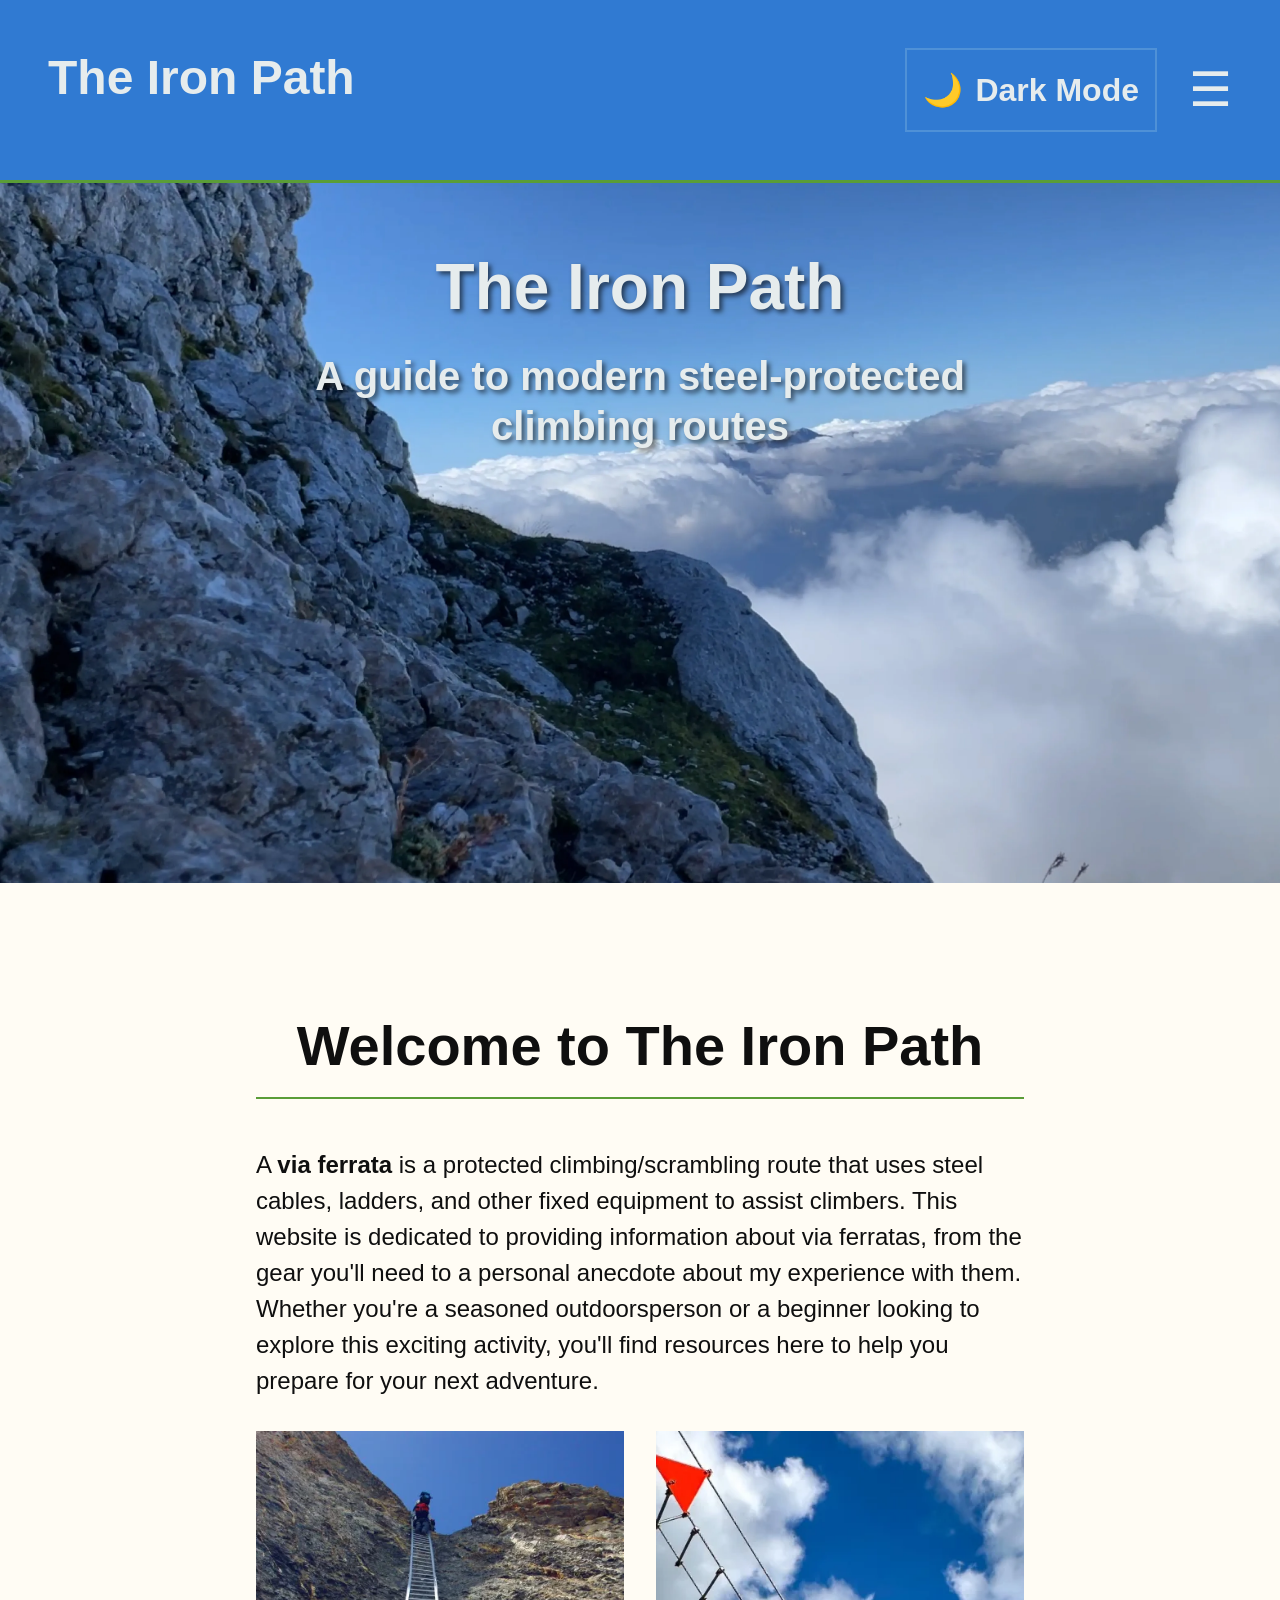
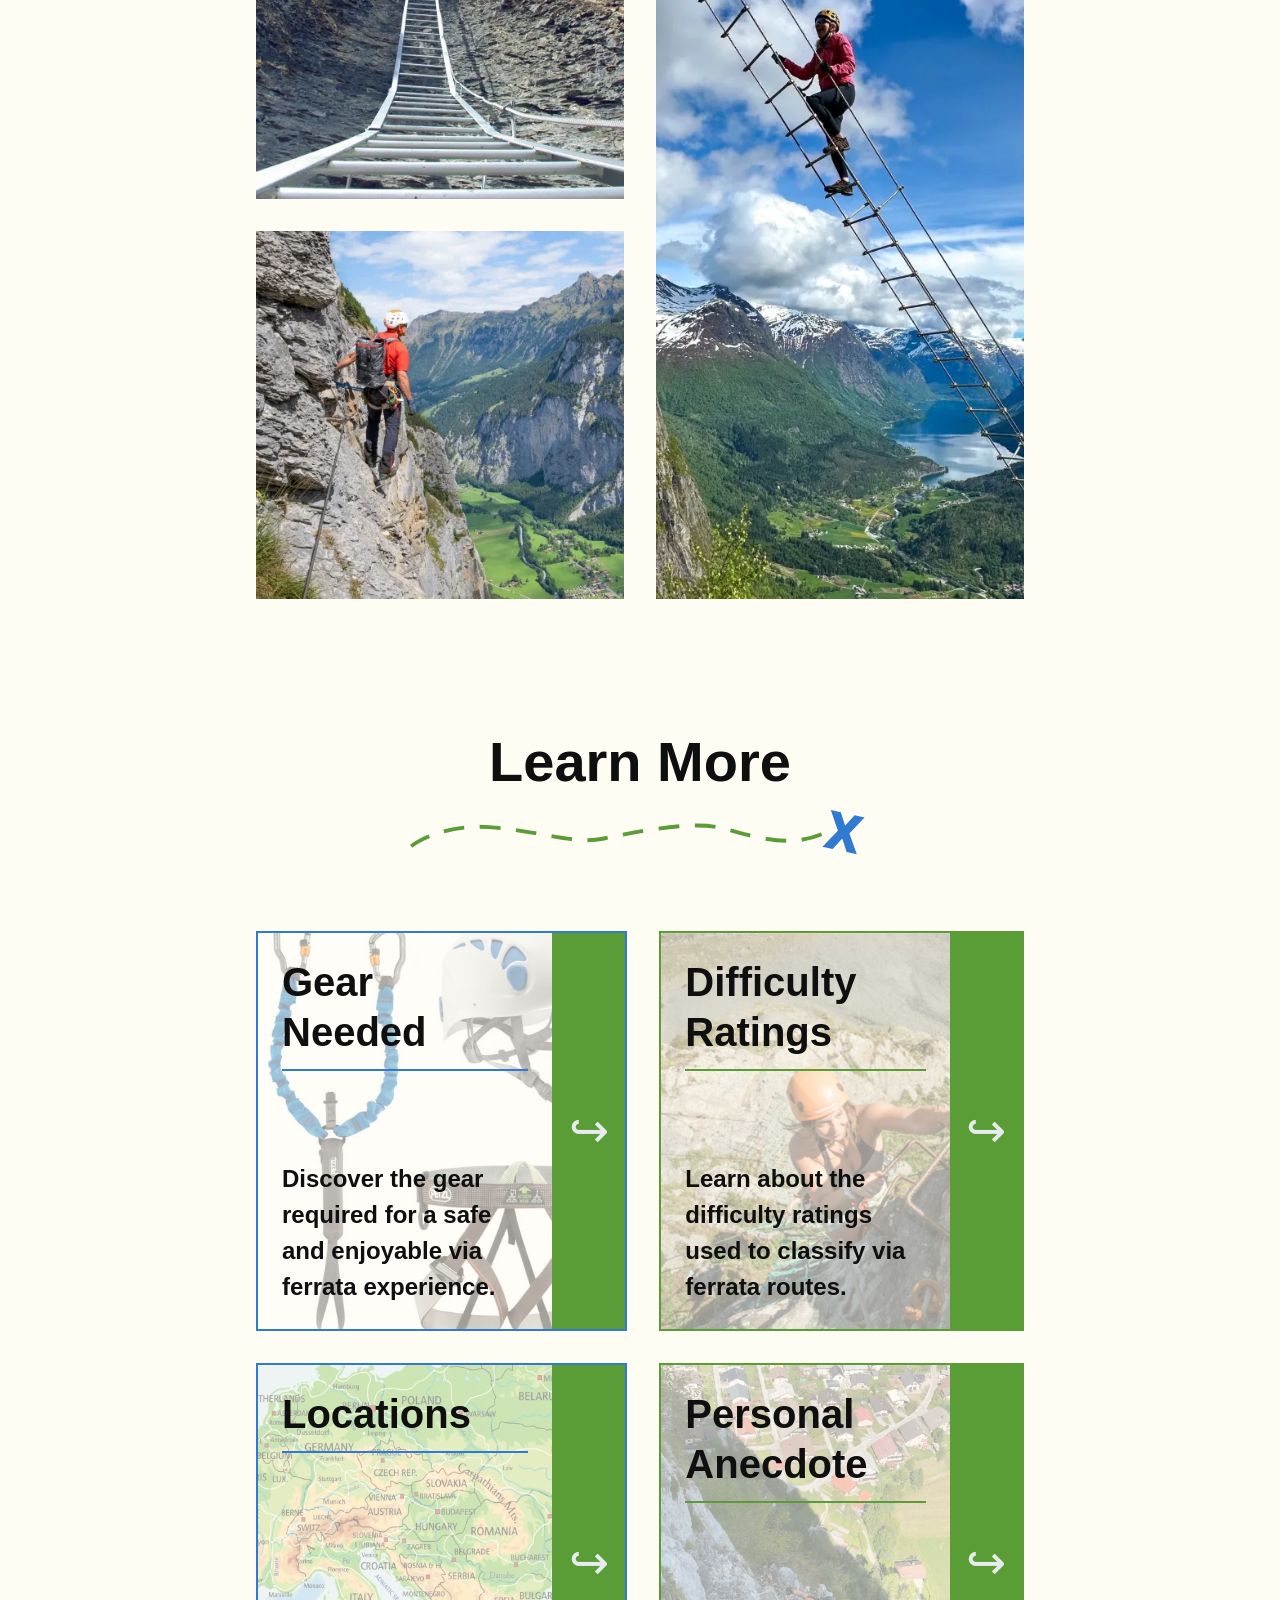
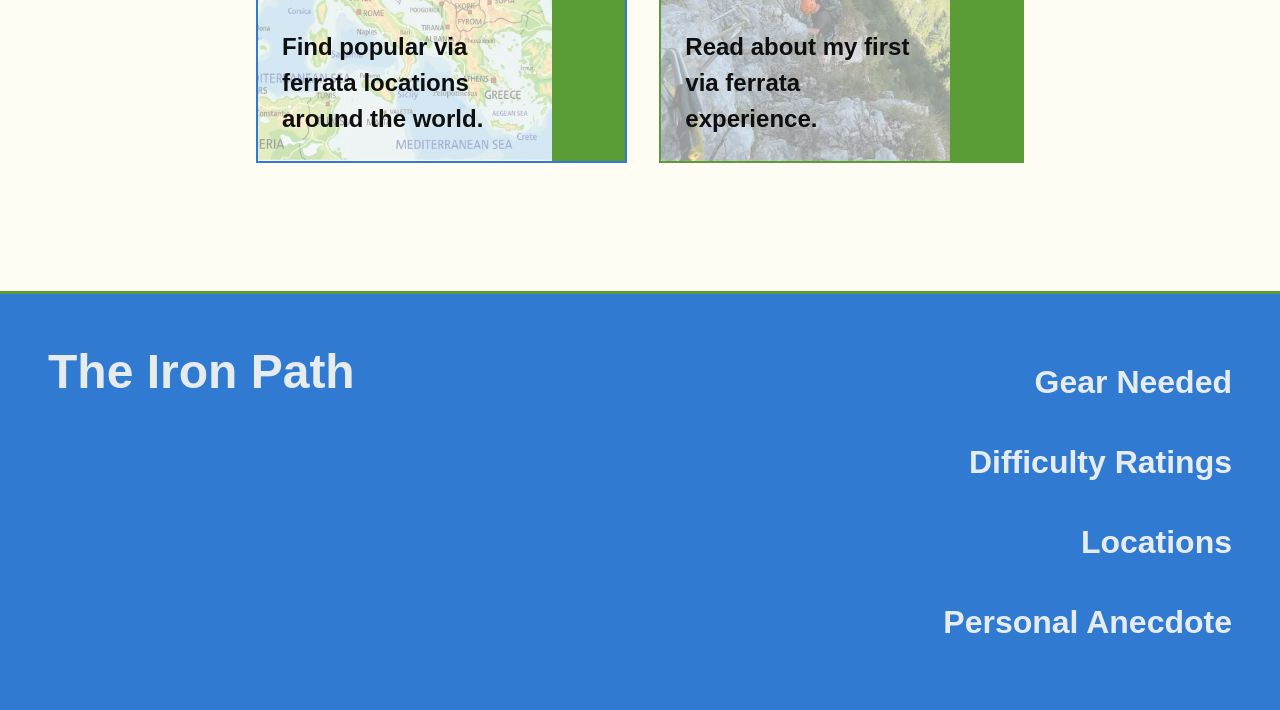
==== commit dbe7d452: "Added Responsive Images Added differently sized image files and srcsets where necessary. Also downsi" ====
--- a/index.html
+++ b/index.html
@@ -102,17 +102,32 @@
           <div class="introduction-home__square-images">
             <img
               src="images/index/intro-square1-mobile.webp"
+              srcset="
+                images/index/intro-square1-mobile.webp 400w,
+                images/index/intro-square1-tablet.webp 768w
+              "
+              sizes="(min-width: 768px) 768px, 100vw"
               alt="Ladder up a rock face"
               class="introduction-home__image introduction-home__image--square"
             />
             <img
               src="images/index/intro-square2-mobile.webp"
+              srcset="
+                images/index/intro-square2-mobile.webp 400w,
+                images/index/intro-square2-tablet.webp 768w
+              "
+              sizes="(min-width: 768px) 768px, 100vw"
               alt="Climber standing on the side of a via ferrata"
               class="introduction-home__image introduction-home__image--square"
             />
           </div>
           <img
             src="images/index/intro-tall-mobile.webp"
+            srcset="
+              images/index/intro-tall-mobile.webp 400w,
+              images/index/intro-tall-tablet.webp 768w
+            "
+            sizes="(min-width: 768px) 768px, 100vw"
             alt="Climber on suspended ladder bridge"
             class="introduction-home__image introduction-home__image--tall"
           />
--- a/css/main.css
+++ b/css/main.css
@@ -601,6 +601,12 @@
   aspect-ratio: 1 / 1;
 }
 
+@media (min-width: 1200px) {
+  .hero {
+    background-image: url(../images/index/hero-desktop.webp);
+  }
+}
+
 @media (min-width: 1600px) {
   .introduction-home__content {
     display: grid;
